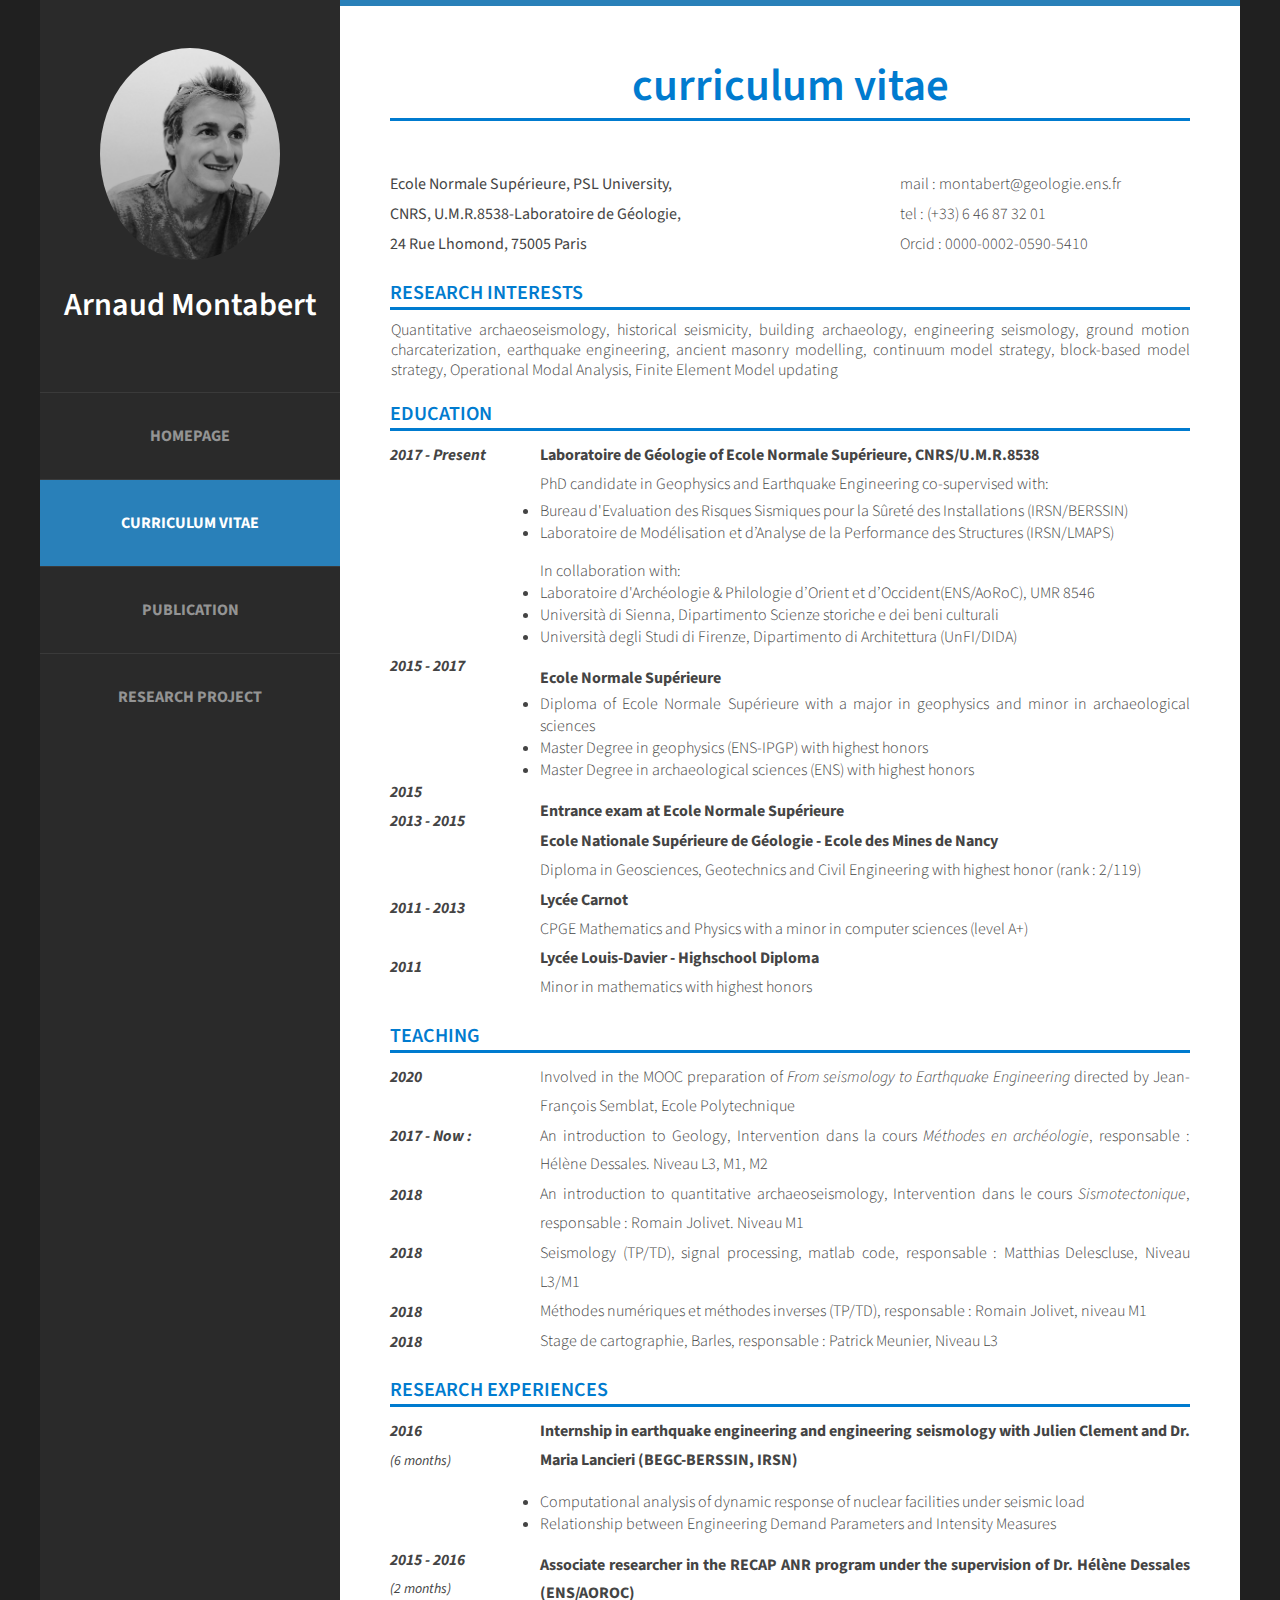
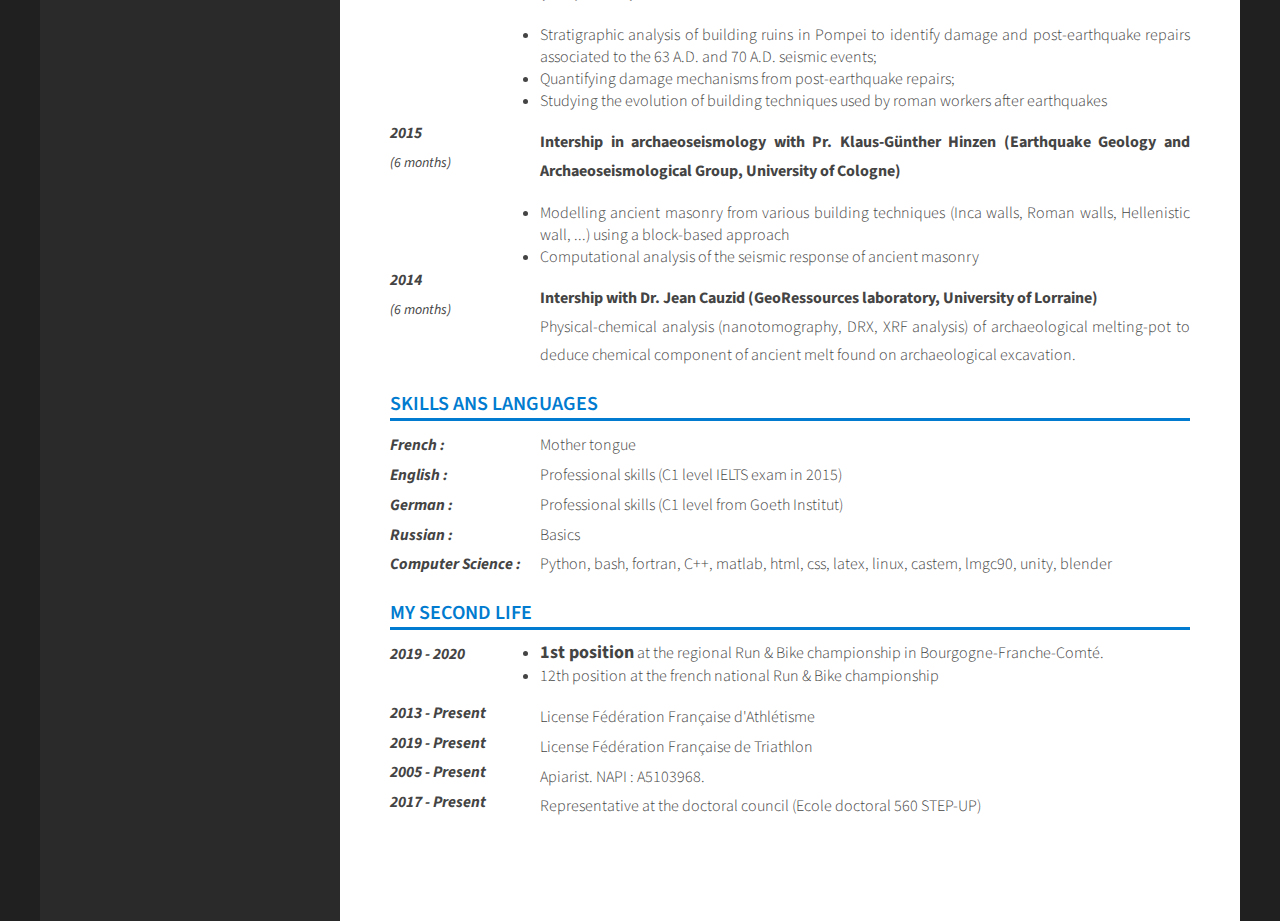
==== CV.html @ 7a3ff45e "first commit" ====
<!DOCTYPE html PUBLIC "-//W3C//DTD XHTML 1.0 Strict//EN" "http://www.w3.org/TR/xhtml1/DTD/xhtml1-strict.dtd">
<!--
Design by TEMPLATED
http://templated.co
Released for free under the Creative Commons Attribution License

Name       : Skeleton 
Description: A two-column, fixed-width design with dark color scheme.
Version    : 1.0
Released   : 20130902

-->
<html xmlns="http://www.w3.org/1999/xhtml">
<head>
<meta http-equiv="Content-Type" content="text/html; charset=utf-8" />
<title>Arnaud Montabert : Early Career Researcher in historical seismicity</title>
<meta name="keywords" content="" />
<meta name="description" content="" />
<link href="http://fonts.googleapis.com/css?family=Source+Sans+Pro:200,300,400,600,700,900" rel="stylesheet" />
<link href="default.css" rel="stylesheet" type="text/css" media="all" />
<link href="fonts.css" rel="stylesheet" type="text/css" media="all" />

<!--[if IE 6]><link href="default_ie6.css" rel="stylesheet" type="text/css" /><![endif]-->

</head>
<body>
<div id="page" class="container">
	<div id="header">
		<div id="logo">
			<img src="images/Montabert_Arnaud.jpg" width="60%" alt="" />
			<h1><a href="#">Arnaud Montabert</a></h1>
		</div>
		<div id="menu">
			<ul>
				<li class="./index.html"><a href="index.html" accesskey="1" title="">Homepage</a></li>
				<li class="current_page_item"><a href="./CV.html" accesskey="2" title="">Curriculum Vitae</a></li>
				<li><a href="./publication.html" accesskey="3" title="">Publication</a></li>
				<li><a href="./research.html" accesskey="4" title="">Research project</a></li>
			</ul>
		</div>
	</div>

	<div id="main">
			<div class="title">
				<h2>Curriculum Vitae</h2>
			</div>
			<div class = "section">
				<div class = sec-cl1>
					<p class = "forma-six-line-ent-r">
						Ecole Normale Supérieure, PSL University,</br>
						CNRS, U.M.R.8538-Laboratoire de Géologie,</br>
						24 Rue Lhomond, 75005 Paris</br>
					</p>
				</div>
				<div class = sec-cl3>
					<p class = "forma-six-line-ent-r"> 
						mail : montabert@geologie.ens.fr </br>
						tel : (+33) 6 46 87 32 01  </br>
						Orcid : 0000-0002-0590-5410 
					 </p>
				</div>
			</div>
			<div class = "section">
				<h2>Research interests</h2>
				<div class = sec-pres>
					<p  class = "forma-one-line-ent-r">
					Quantitative archaeoseismology, historical seismicity, building archaeology, engineering seismology, ground motion charcaterization, earthquake engineering, ancient masonry modelling, continuum model strategy, block-based model strategy, Operational Modal Analysis, Finite Element Model updating
					</p>
				</div>
			</div>
			<div class = "section">
				<h2>Education</h2>
				<div class = sec-left>
					<p class = "forma-nine-line-ed-l" >2017 - Present </p>
					<p class = "forma-five-line-ed-l">2015 - 2017    </p>
					<p class = "forma-one-line-ed-l"> 2015          </p>
					<p class = "forma-three-line-ed-l"> 2013 - 2015   </p>
					<p class = "forma-two-line-ed-l"> 2011 - 2013   </p>
					<p class = "forma-two-line-ed-l"> 2011          </p>
				</div>
				<div class = sec-right>
					<p class = "forma-nine-line-ed-r"> 
					<span class = "job_title">
					Laboratoire de  Géologie of Ecole Normale Supérieure, CNRS/U.M.R.8538
					</span></br>
					PhD candidate in Geophysics and Earthquake Engineering co-supervised with:
					<ul>
						<li>Bureau d'Evaluation des Risques Sismiques pour la Sûreté des Installations (IRSN/BERSSIN)</li>
						<li> Laboratoire de Modélisation et d’Analyse de la Performance des Structures (IRSN/LMAPS)</li>
					</ul>
					In collaboration with:
					<ul>
						<li>Laboratoire d'Archéologie & Philologie d’Orient et d’Occident(ENS/AoRoC), UMR 8546</li>
						<li>Università di Sienna, Dipartimento Scienze storiche e dei beni culturali</li>
						<li>Università degli Studi di Firenze, Dipartimento di Architettura (UnFI/DIDA)</li>
					</ul>


					</p>
					<p class = "forma-five-line-ed-r"> 
					<span class = "job_title">
					Ecole Normale Supérieure
					</span></br>
					<ul>
						<li>Diploma of Ecole Normale Supérieure with a major in geophysics and minor in archaeological sciences</li> 
						<li> Master Degree in geophysics (ENS-IPGP) with highest honors </li>
						<li> Master Degree in archaeological sciences (ENS) with highest honors </li>
					</ul>
					</p>
					<p class = "forma-one-line-ed-r"> 
					<span class = "job_title">
					Entrance exam at Ecole Normale Supérieure
					</p>
					<p class = "forma-two-line-ed-r"> 
					<span class = "job_title">
					Ecole Nationale Supérieure de Géologie - Ecole des Mines de Nancy
					</span></br>
					Diploma in Geosciences, Geotechnics and Civil Engineering with highest honor (rank : 2/119)
					</p>
					<p class = "forma-two-line-ed-r"> 
					<span class = "job_title">
					Lycée Carnot
					</span></br>
					CPGE Mathematics and Physics with a minor in computer sciences (level A+)
					</p>
					<p class = "forma-two-line-ed-r"> 
					<span class = "job_title">
					Lycée Louis-Davier - Highschool Diploma
					</span></br>
					Minor in mathematics with highest honors
					</p>
				</div>
			</div>

			<div class = "section">
				<h2>Teaching</h2>
				<div class = sec-left>
					<p class = "forma-two-line-sp-l"> 2020 </p>
					<p class = "forma-two-line-sp-l"> 2017 - Now : </p>
					<p class = "forma-two-line-sp-l"> 2018  </p>
					<p class = "forma-two-line-sp-l"> 2018  </p>
					<p class = "forma-one-line-sp-l"> 2018  </p>
					<p class = "forma-one-line-sp-l"> 2018 </p>
				</div>
				<div class = sec-right>
					<p class = "forma-two-line-sp-r">Involved in the MOOC preparation of <i>From seismology to Earthquake Engineering</i> directed by Jean-François Semblat, Ecole Polytechnique </p>
					<p class = "forma-two-line-sp-r">An introduction to Geology, Intervention dans la cours <i>Méthodes en archéologie</i>, responsable : Hélène Dessales. Niveau L3, M1, M2 </p>
					<p class = "forma-two-line-sp-r">An introduction to quantitative archaeoseismology, Intervention dans le cours <i>Sismotectonique</i>, responsable : Romain Jolivet. Niveau M1</p>
					<p class = "forma-two-line-sp-r">Seismology (TP/TD), signal processing, matlab code, responsable : Matthias Delescluse, Niveau L3/M1</p>
					<p class = "forma-one-line-sp-r">Méthodes numériques et méthodes inverses (TP/TD), responsable : Romain Jolivet, niveau M1</p>
					<p class = "forma-one-line-sp-r">Stage de cartographie, Barles, responsable : Patrick Meunier, Niveau L3					</p>
				</div>
			</div>





			<div class = "section">
				<h2>Research Experiences</h2>
				<div class = sec-left>
					<p class = "forma-four-line-exp-l">2016</br><span class = "duree">(6 months)</span></p>
					<p class = "forma-six-line-exp-l">2015 - 2016</br><span class = "duree">(2 months)</span></p>
					<p class = "forma-five-line-exp-l">2015</br><span class = "duree">(6 months)</span></p>
					<p class = "forma-three-line-exp-l">2014</br><span class = "duree">(6 months)</span></p>
				</div>
				<div class = sec-right>
					<p class = 'right-four-line-exp-r'><span class="job_title" > Internship in earthquake engineering and engineering seismology with Julien Clement and Dr. Maria Lancieri (BEGC-BERSSIN, IRSN)</span> 
						<ul>
							<li>Computational analysis of dynamic response of nuclear facilities under seismic load</li> 
							<li>Relationship between Engineering Demand Parameters and Intensity Measures</li>
						</ul>
					</p>
					<p class = "right-six-line-exp-r"><span class="job_title">Associate researcher in the RECAP ANR program under the supervision of Dr. Hélène Dessales (ENS/AOROC) </span></br>
						<ul>
							<li>Stratigraphic analysis of building ruins in Pompei to identify damage and post-earthquake repairs associated to the 63 A.D. and 70 A.D. seismic events;</li>
							<li>Quantifying damage mechanisms from  post-earthquake repairs;</li>
							<li>Studying the evolution of building techniques used by roman workers after earthquakes </li>
						</ul>
					</p>
					<p class = "right-five-line-exp-r"><span class="job_title">Intership in archaeoseismology with Pr. Klaus-Günther Hinzen (Earthquake Geology and Archaeoseismological Group, University of Cologne) </span></br>
						<ul>
							<li> Modelling ancient masonry from various building techniques (Inca walls, Roman walls, Hellenistic wall, ...) using a block-based approach</li>
							<li> Computational analysis of the seismic response of ancient masonry</li>
						</ul>
					</p>
					<p class = "right-three-line-exp-r"><span class="job_title">Intership with Dr. Jean Cauzid (GeoRessources laboratory, University of Lorraine) </span></br>
					Physical-chemical analysis (nanotomography, DRX, XRF analysis) of archaeological melting-pot to deduce chemical component of ancient melt found on archaeological excavation.
					</p>
				</div>
			</div>
			<div class = "section">
				<h2>Skills ans languages</h2>
				<div class = sec-left>
					<p class = "forma-one-line-sp-l"> French : </p>
					<p class = "forma-one-line-sp-l"> English : </p>
					<p class = "forma-one-line-sp-l"> German : </p>
					<p class = "forma-one-line-sp-l"> Russian : </p>
					<p class = "forma-one-line-sp-l"> Computer Science : </p>
				</div>
				<div class = sec-right>
					<p class = "forma-one-line-sp-r"> Mother tongue</p>
					<p class = "forma-one-line-sp-r"> Professional skills (C1 level IELTS exam in 2015)</p>
					<p class = "forma-one-line-sp-r">Professional skills (C1 level from Goeth Institut)</p>
					<p class = "forma-one-line-sp-r">Basics</p>
					<p class = "forma-one-line-sp-r">Python, bash, fortran, C++, matlab, html, css, latex, linux, castem, lmgc90, unity, blender
					</p>
				</div>
			</div>

			<div class = "section">
				<h2>My second life</h2>
				<div class = sec-left>
					<p class = "forma-three-line-sp-l">2019 - 2020 </p>
					<p class = "forma-one-line-sp-l">2013 - Present</p>
					<p class = "forma-one-line-sp-l">2019 - Present</p>
					<p class = "forma-one-line-sp-l">2005 - Present</p>
					<p class = "forma-one-line-sp-l">2017 - Present</p>
				</div>
				<div class = sec-right>
					<p class = "forma-three-line-sp-r">
						<ul>
							<li><strong>1st position</strong> at the regional Run & Bike championship in Bourgogne-Franche-Comté. </li>
							<li>12th position at the french national Run & Bike championship</li>
						</ul>
					</p>
					<p class = "forma-one-line-sp-r">
						License Fédération Française d'Athlétisme
					</p>
					<p class = "forma-one-line-sp-r">
						License Fédération Française de Triathlon
					</p>
					<p class = "forma-one-line-sp-r">
						Apiarist. NAPI : A5103968.
					</p>
					<p class = "forma-one-line-sp-r">
						Representative at the doctoral council (Ecole doctoral 560 STEP-UP)
					</p>
				</div>
			</div>
		</div>
	</body>
</html>
---- default.css ----
html, body
	{
		height: 100%;
	}
	
	body
	{
		margin: 0px;
		padding: 0px;
		background: #202020;
		font-family: 'Source Sans Pro', sans-serif;
		font-size: 12pt;
		font-weight: 300;
		color: #444444;
	}
	
	
	h1, h2, h3
	{
		margin: 0;
		padding: 0;
		font-weight: 600;
		color: #333333;
	}
	
	p, ol, ul
	{
		margin-top: 0;
	}
	
	ol, ul
	{
		padding: 0;
		list-style: none;
		list-style-type: disc;
	}
	
	p
	{
		line-height: 180%;
	}
	
	strong
	{
		font-weight : bold;
		font-size : 12px;
	}
	
	a
	{
		color: #2980b9;
	}
	
	a:hover
	{
		text-decoration: none;
	}
	
	.container
	{
		overflow: hidden;
		margin: 0em auto;
		width: 1200px;
	}
	
/*********************************************************************************/
/* Image Style                                                                   */
/*********************************************************************************/

	.image
	{
		display: inline-block;
	}
	
	.image img
	{
		display: block;
		width: 100%;
	}
	
	.image-full
	{
		display: block;
		width: 100%;
		margin: 0 0 2em 0;
	}
	
	.image-left
	{
		float: left;
		margin: 0 2em 2em 0;
	}
	
	.image-centered
	{
		display: block;
		margin: 0 0 2em 0;
	}
	
	.image-centered img
	{
		margin: 0 auto;
		width: auto;
	}

/*********************************************************************************/
/* List Styles                                                                   */
/*********************************************************************************/

	ul.style1
	{
		margin: 0 auto;
		padding: 0;
		width: 80%;
		overflow: hidden;
		list-style: none;
		text-align: left;
		color: #6c6c6c
	}
	
	ul.style1 li
	{
		padding: 1.6em 0em 0em 0em;
		margin: 0 0 2.5em 0;
		border-top: 1px solid rgba(0,0,0,.1); 
	}
	
	ul.style1 li:first-child
	{
		border-top: none;
	}
	
	ul.style1 p
	{
		margin: 0;
	}
	
	ul.style1 a
	{
		display: block;
		text-decoration: none;
		color: #2D2D2D;
	}
	
	ul.style1 a:hover
	{
		text-decoration: underline;
	}
	
	ul.style1 h3
	{
		padding: 1em 0em 5px 0em;
		text-transform: uppercase;
		font-size: 1em;
		font-weight: 400;
	}
	
	ul.style1 .first
	{
		padding-top: 0;
		background: none;
	}
	
	ul.style1 .date
	{
		float: left;
		position: relative;
		width: 80px;
		height: 70px;
		margin: 0.5em 1.5em 0em 0.5em;
		padding: 1.5em 0em 1.5em 0em;
		box-shadow: 0px 0px 0px 5px rgba(255,255,255,0.1);
		line-height: normal;
		text-align: center;
		text-transform: uppercase;
		text-shadow: 0px 1px 0px rgba(0,0,0,.2);
		font-size: 1em;
		font-weight: 400;
		border-right: 1px solid rgba(0,0,0,.1); 
	}
	
	ul.style1 .date:after
	{
		content: '';
		display: block;
		position: absolute;
		left: 0;
		top: 0;
		width: 100%;
		height: 100%;
		border-radius: 6px;
	}
	
	ul.style1 .date b
	{
		margin: 0;
		padding: 0;
		display: block;
		margin-top: -5px;
		font-size: 1.8em;
		font-weight: 700;
	}
	
	ul.style1 .date a
	{
	}
	
	ul.style1 .date a:hover
	{
		text-decoration: none;
	}


/*********************************************************************************/
/* Social Icon Styles                                                            */
/*********************************************************************************/

	ul.contact
	{
		margin: 0;
		padding: 2em 0em 0em 0em;
		list-style: none;
	}
	
	ul.contact li
	{
		display: inline-block;
		padding: 0em 0.30em;
		font-size: 1em;
	}
	
	ul.contact li span
	{
		display: none;
		margin: 0;
		padding: 0;
	}
	
	ul.contact li a
	{
		color: #FFF;
	}
	
	ul.contact li a:before
	{
		display: inline-block;
		background: #3f3f3f;
		width: 40px;
		height: 40px;
		line-height: 40px;
		border-radius: 20px;
		text-align: center;
		color: #FFFFFF;
	}
	
	ul.contact li a.icon-twitter:before { background: #2DAAE4; }
	ul.contact li a.icon-facebook:before { background: #39599F; }
	ul.contact li a.icon-dribbble:before { background: #C4376B;	}
	ul.contact li a.icon-tumblr:before { background: #31516A; }
	ul.contact li a.icon-rss:before { background: #F2600B; }

/*********************************************************************************/
/* Button Style                                                                  */
/*********************************************************************************/

	.button
	{
		display: inline-block;
		padding: 1em 3em 1em 2em;
		letter-spacing: 0.20em;
		text-decoration: none;
		text-transform: uppercase;
		font-weight: 400;
		font-size: 0.90em;
		color: #FFF;
	}
	
	.button:before
	{
		display: inline-block;
		background: #FFC31F;
		margin-right: 1em;
		width: 40px;
		height: 40px;
		line-height: 40px;
		border-radius: 20px;
		text-align: center;
		color: #272925;
	}
		
/*********************************************************************************/
/* 4-column                                                                      */
/*********************************************************************************/

	.box1,
	.box2,
	.box3,
	.box4
	{
		width: 235px;
	}
	
	.box1,
	.box2,
	.box3,
	{
		float: left;
		margin-right: 20px;
	}
	
	.box4
	{
		float: right;
	}
	
/*********************************************************************************/
/* 3-column                                                                      */
/*********************************************************************************/

	.boxA,
	.boxB,
	.boxC
	{
		width: 320px;
	}

	.boxA,
	.boxB,
	{
		float: left;
		margin-right: 20px;
	}
	
	.boxC
	{
		float: right;
	}

/*********************************************************************************/
/* 2-column                                                                      */
/*********************************************************************************/

	.tbox1,
	.tbox2
	{
		width: 575px;
	}
	
	.tbox1
	{
		float: left;
	}

	.tbox2
	{
		float: right;
	}

/*********************************************************************************/
/* Heading Titles                                                                */
/*********************************************************************************/

	.title
	{
		margin-bottom: 3em;
	}
	
	.title h2
	{
		text-transform: lowercase;
		font-size: 2.8em;
	}
	
	.title .byline
	{
		font-size: 1.3em;
		color: #6F6F6F;
	}
		
/*********************************************************************************/
/* Header                                                                        */
/*********************************************************************************/

	#header
	{
		position: relative;
		float: left;
		width: 300px;
		padding: 3em 0em;
	}

/*********************************************************************************/
/* Logo                                                                          */
/*********************************************************************************/

	#logo
	{
		text-align: center;
		margin-bottom: 4em;
	}
	
	#logo h1
	{
		display: block;
	}
	
	#logo a
	{
		text-decoration: none;
		color: #FFF;
	}
	
	#logo span
	{
		padding-right: 0.5em;
		text-transform: uppercase;
		font-size: 0.90em;
		color: rgba(255,255,255,0.3);
	}

	#logo span a
	{
		color: rgba(255,255,255,0.5);
	}
	
	#logo img
	{
		display: inline-block;
		margin-bottom: 1em;
		border-radius: 100%;
	}

/*********************************************************************************/
/* Menu                                                                          */
/*********************************************************************************/

	#menu
	{
	}
	
	#menu ul
	{
	}
	
	#menu li
	{
		border-top: 1px solid rgba(255,255,255,0.08);
	}
	
	#menu li a, #menu li span
	{
		display: block;
		padding: 2em 1.5em;
		text-align: center;
		text-decoration:  none;
		text-transform: uppercase;
		font-weight: 700;
		color: rgba(255,255,255,0.5);
	}
	
	#menu li:hover a, #menu li.active a, #menu li.active span
	{
	}
	
	#menu .current_page_item a
	{
		background: #2980b9;
		color: rgba(255,255,255,1);
	}
	
	#menu .icon
	{
	}

/*********************************************************************************/
/* Banner                                                                        */
/*********************************************************************************/

	#banner
	{
		margin-bottom: 4em;
	}

/*********************************************************************************/
/* Page                                                                          */
/*********************************************************************************/

	#page
	{
		background: #2a2a2a;
	}

/*********************************************************************************/
/* Main                                                                          */
/*********************************************************************************/

	#main
	{
		overflow: hidden;
		float: right;
		width: 800px;
		padding: 3em 50px 5em 50px;
		background: #FFF;
		border-top: 6px solid #2980b9;
		text-align: center;
	}

/*********************************************************************************/
/* Featured                                                                      */
/*********************************************************************************/

	#featured
	{
		overflow: hidden;
		margin-bottom: 3em;
		padding-top: 5em;
		border-top: 1px solid rgba(0,0,0,0.08);
	}

/*********************************************************************************/
/* Sidebar                                                                       */
/*********************************************************************************/

	#sidebar
	{
	}

/*********************************************************************************/
/* Footer                                                                        */
/*********************************************************************************/

	#footer
	{
	}

/*********************************************************************************/
/* Copyright                                                                     */
/*********************************************************************************/

	#copyright
	{
		overflow: hidden;
		padding: 5em 0em;
		border-top: 1px solid rgba(0,0,0,0.08);
	}
	
	#copyright span
	{
		display: block;
		letter-spacing: 0.20em;
		line-height: 2.5em;
		text-align: center;
		text-transform: uppercase;
		font-size: 0.80em;
		color: rgba(0,0,0,0.7);
	}
	
	#copyright a
	{
		text-decoration: none;
		color: rgba(0,0,0,0.9);
	}

	.fa
	{
		display: block;
		color: #000;
		background: red;
	}

/*********************************************************************************/
/* PUBLICATION                                                                   */
/*********************************************************************************/
.sec-right-pu{
	margin-left : 70px;			
}
p.forma-one-line-pu-l {
margin-bottom : 1px;
}
p.forma-one-line-pu-r {
margin-bottom : 1px;
}
p.forma-two-line-pu-l {
margin-bottom : 30px;
}
p.forma-two-line-pu-r {
margin-bottom : 1px;
}
p.forma-three-line-pu-l {
margin-bottom : 68px;
}
p.forma-three-line-pu-r {
margin-bottom : 10px;
}
p.forma-four-line-pu-l {
margin-bottom : 88px;
}
p.forma-four-line-pu-r {
margin-bottom : 1px;
}
p.forma-five-line-pu-l {
margin-bottom : 93px;
}
p.forma-five-line-pu-r {
margin-bottom : 93px;
}


/*********************************************************************************/
/* CV                                                                            */
/*********************************************************************************/
strong{
	font-size : 18px;
}
.section{
	margin-bottom : 20px;
	margin-top : 20px;
	text-align : justify;
}
h2{
	font-size : 20px;
	color : #007bcf;
	text-transform : uppercase;
	border-bottom : 3px solid #007bcf;
	margin-bottom : 10px;
}
.sec-left{
	float : left;
	font-weight : normal;
	font-weight : bold;
	font-style : italic;
	font-size : 16px;
}
.sec-right{
	margin-left : 150px;			
}
.sec-pres{
	margin-left : 1px;			
}
.sec-cl1{
	float : left;
	width : 500px;
	margin-right: 10px;
	font-weight : normal;
	font-size : 16px;
}
.sec-cl2{
	overflow: hidden;
}
.sec-cl3{
	margin-left: 500px;
	width : 300px;
}
.job_title{
	font-weight : bold;
	font-size : 16px;
}
.duree{
	font-weight : normal;
	font-style  : italic;
	font-size   : 14px;
}
/**************************************************************************/
/****                         EN TETE                                  ****/
/**************************************************************************/
p.forma-one-line-ent-l {
margin-bottom : 1px;
}
p.forma-one-line-ent-r {
margin-bottom : 1px;
line-height: 20px;
}
p.forma-six-line-ent-l {
margin-bottom : 1px;
}
p.forma-six-line-ent-r {
margin-bottom : 1px;
line-height: 30px;
}

/**************************************************************************/
/****         definition des paragraphes pour FORMATIONS               ****/
/**************************************************************************/
/*left section */
p.forma-one-line-ed-l {
margin-bottom : 1px;
}
p.forma-two-line-ed-l {
margin-bottom : 30px;
}
p.forma-three-line-ed-l {
margin-bottom : 58px;
}
p.forma-four-line-ed-l {
margin-bottom : 90px;
}
p.forma-five-line-ed-l {
margin-bottom : 97px;
}
p.forma-nine-line-ed-l {
margin-bottom : 182px;
}


/*right section */
p.forma-one-line-ed-r {
margin-bottom : 1px;
}
p.forma-two-line-ed-r {
margin-bottom : 1px;
}
p.forma-three-line-ed-r {
margin-bottom : 1px;
}
p.forma-four-line-ed-r {
margin-bottom : 1px;
}
p.forma-five-line-ed-r {
margin-bottom : 1px;
}
p.forma-nine-line-ed-r {
margin-bottom : 1px;
/*line-height: 20px;*/

}


/**************************************************************************/
/****         definition des paragraphes pour EXPERIENCES              ****/
/**************************************************************************/

p.forma-one-line-exp-l {
margin-bottom : 0px;
}
p.forma-two-line-exp-l {
margin-bottom : 28px;
}
p.forma-three-line-exp-l {
margin-bottom : 30px;
}
p.forma-four-line-exp-l {
margin-bottom : 70px;
}
p.forma-five-line-exp-l {
margin-bottom : 88px;
}
p.forma-six-line-exp-l {
margin-bottom : 115px;
}

p.forma-one-line-exp-r {
margin-bottom : 1px;
}
p.forma-two-line-exp-r {
margin-bottom : 1px;
}
p.forma-three-line-exp-r {
margin-bottom : 1px;
}
p.forma-four-line-exp-r {
margin-bottom : 1px;
}
p.forma-five-line-exp-r {
margin-bottom : 1px;
}
p.forma-six-line-exp-r {
margin-bottom : 1px;
}
/**************************************************************************/
/****                             REAL LIFE                            ****/
/**************************************************************************/
p.forma-one-line-sp-l {
margin-bottom : 1px;
}
p.forma-one-line-sp-r {
margin-bottom : 1px;
}
p.forma-two-line-sp-l {
margin-bottom : 30px;
}
p.forma-two-line-sp-r {
margin-bottom : 1px;
}
p.forma-three-line-sp-l {
margin-bottom : 30px;
}
p.forma-three-line-sp-r {
margin-bottom : 1px;
}
---- fonts.css ----
@charset 'UTF-8';

@font-face{font-family:'FontAwesome';src:url('font/fontawesome-webfont.eot?v=4.0.1');src:url('font/fontawesome-webfont.eot?#iefix&v=4.0.1') format('embedded-opentype'),url('font/fontawesome-webfont.woff?v=4.0.1') format('woff'),url('font/fontawesome-webfont.ttf?v=4.0.1') format('truetype'),url('font/fontawesome-webfont.svg?v=4.0.1#fontawesomeregular') format('svg');font-weight:normal;font-style:normal}

/*********************************************************************************/
/* Icons                                                                         */
/* Powered by Font Awesome by Dave Gandy | http://fontawesome.io                 */
/* Licensed under the SIL OFL 1.1 (font), MIT (CSS)                              */
/*********************************************************************************/

	.fa
	{
		text-decoration: none;
	}

		.fa:before
		{
			display:inline-block;
			font-family: FontAwesome;
			font-size: 1.25em;
			text-decoration: none;
			font-style: normal;
			font-weight: normal;
			line-height: 1;
			-webkit-font-smoothing:antialiased;
			-moz-osx-font-smoothing:grayscale;
		}

		.fa-lg{font-size:1.3333333333333333em;line-height:.75em;vertical-align:-15%}
		.fa-2x{font-size:2em}
		.fa-3x{font-size:3em}
		.fa-4x{font-size:4em}
		.fa-5x{font-size:5em}
		.fa-fw{width:1.2857142857142858em;text-align:center}
		.fa-ul{padding-left:0;margin-left:2.142857142857143em;list-style-type:none}.fa-ul>li{position:relative}
		.fa-li{position:absolute;left:-2.142857142857143em;width:2.142857142857143em;top:.14285714285714285em;text-align:center}.fa-li.fa-lg{left:-1.8571428571428572em}
		.fa-border{padding:.2em .25em .15em;border:solid .08em #eee;border-radius:.1em}
		.pull-right{float:right}
		.pull-left{float:left}
		.fa.pull-left{margin-right:.3em}
		.fa.pull-right{margin-left:.3em}
		.fa-spin{-webkit-animation:spin 2s infinite linear;-moz-animation:spin 2s infinite linear;-o-animation:spin 2s infinite linear;animation:spin 2s infinite linear}
		@-moz-keyframes spin{0%{-moz-transform:rotate(0deg)} 100%{-moz-transform:rotate(359deg)}}@-webkit-keyframes spin{0%{-webkit-transform:rotate(0deg)} 100%{-webkit-transform:rotate(359deg)}}@-o-keyframes spin{0%{-o-transform:rotate(0deg)} 100%{-o-transform:rotate(359deg)}}@-ms-keyframes spin{0%{-ms-transform:rotate(0deg)} 100%{-ms-transform:rotate(359deg)}}@keyframes spin{0%{transform:rotate(0deg)} 100%{transform:rotate(359deg)}}.fa-rotate-90{filter:progid:DXImageTransform.Microsoft.BasicImage(rotation=1);-webkit-transform:rotate(90deg);-moz-transform:rotate(90deg);-ms-transform:rotate(90deg);-o-transform:rotate(90deg);transform:rotate(90deg)}
		.fa-rotate-180{filter:progid:DXImageTransform.Microsoft.BasicImage(rotation=2);-webkit-transform:rotate(180deg);-moz-transform:rotate(180deg);-ms-transform:rotate(180deg);-o-transform:rotate(180deg);transform:rotate(180deg)}
		.fa-rotate-270{filter:progid:DXImageTransform.Microsoft.BasicImage(rotation=3);-webkit-transform:rotate(270deg);-moz-transform:rotate(270deg);-ms-transform:rotate(270deg);-o-transform:rotate(270deg);transform:rotate(270deg)}
		.fa-flip-horizontal{filter:progid:DXImageTransform.Microsoft.BasicImage(rotation=0, mirror=1);-webkit-transform:scale(-1, 1);-moz-transform:scale(-1, 1);-ms-transform:scale(-1, 1);-o-transform:scale(-1, 1);transform:scale(-1, 1)}
		.fa-flip-vertical{filter:progid:DXImageTransform.Microsoft.BasicImage(rotation=2, mirror=1);-webkit-transform:scale(1, -1);-moz-transform:scale(1, -1);-ms-transform:scale(1, -1);-o-transform:scale(1, -1);transform:scale(1, -1)}
		.fa-stack{position:relative;display:inline-block;width:2em;height:2em;line-height:2em;vertical-align:middle}
		.fa-stack-1x,.fa-stack-2x{position:absolute;left:0;width:100%;text-align:center}
		.fa-stack-1x{line-height:inherit}
		.fa-stack-2x{font-size:2em}
		.fa-inverse{color:#fff}
		.fa-glass:before{content:"\f000"}
		.fa-music:before{content:"\f001"}
		.fa-search:before{content:"\f002"}
		.fa-envelope-o:before{content:"\f003"}
		.fa-heart:before{content:"\f004"}
		.fa-star:before{content:"\f005"}
		.fa-star-o:before{content:"\f006"}
		.fa-user:before{content:"\f007"}
		.fa-film:before{content:"\f008"}
		.fa-th-large:before{content:"\f009"}
		.fa-th:before{content:"\f00a"}
		.fa-th-list:before{content:"\f00b"}
		.fa-check:before{content:"\f00c"}
		.fa-times:before{content:"\f00d"}
		.fa-search-plus:before{content:"\f00e"}
		.fa-search-minus:before{content:"\f010"}
		.fa-power-off:before{content:"\f011"}
		.fa-signal:before{content:"\f012"}
		.fa-gear:before,.fa-cog:before{content:"\f013"}
		.fa-trash-o:before{content:"\f014"}
		.fa-home:before{content:"\f015"}
		.fa-file-o:before{content:"\f016"}
		.fa-clock-o:before{content:"\f017"}
		.fa-road:before{content:"\f018"}
		.fa-download:before{content:"\f019"}
		.fa-arrow-circle-o-down:before{content:"\f01a"}
		.fa-arrow-circle-o-up:before{content:"\f01b"}
		.fa-inbox:before{content:"\f01c"}
		.fa-play-circle-o:before{content:"\f01d"}
		.fa-rotate-right:before,.fa-repeat:before{content:"\f01e"}
		.fa-refresh:before{content:"\f021"}
		.fa-list-alt:before{content:"\f022"}
		.fa-lock:before{content:"\f023"}
		.fa-flag:before{content:"\f024"}
		.fa-headphones:before{content:"\f025"}
		.fa-volume-off:before{content:"\f026"}
		.fa-volume-down:before{content:"\f027"}
		.fa-volume-up:before{content:"\f028"}
		.fa-qrcode:before{content:"\f029"}
		.fa-barcode:before{content:"\f02a"}
		.fa-tag:before{content:"\f02b"}
		.fa-tags:before{content:"\f02c"}
		.fa-book:before{content:"\f02d"}
		.fa-bookmark:before{content:"\f02e"}
		.fa-print:before{content:"\f02f"}
		.fa-camera:before{content:"\f030"}
		.fa-font:before{content:"\f031"}
		.fa-bold:before{content:"\f032"}
		.fa-italic:before{content:"\f033"}
		.fa-text-height:before{content:"\f034"}
		.fa-text-width:before{content:"\f035"}
		.fa-align-left:before{content:"\f036"}
		.fa-align-center:before{content:"\f037"}
		.fa-align-right:before{content:"\f038"}
		.fa-align-justify:before{content:"\f039"}
		.fa-list:before{content:"\f03a"}
		.fa-dedent:before,.fa-outdent:before{content:"\f03b"}
		.fa-indent:before{content:"\f03c"}
		.fa-video-camera:before{content:"\f03d"}
		.fa-picture-o:before{content:"\f03e"}
		.fa-pencil:before{content:"\f040"}
		.fa-map-marker:before{content:"\f041"}
		.fa-adjust:before{content:"\f042"}
		.fa-tint:before{content:"\f043"}
		.fa-edit:before,.fa-pencil-square-o:before{content:"\f044"}
		.fa-share-square-o:before{content:"\f045"}
		.fa-check-square-o:before{content:"\f046"}
		.fa-move:before{content:"\f047"}
		.fa-step-backward:before{content:"\f048"}
		.fa-fast-backward:before{content:"\f049"}
		.fa-backward:before{content:"\f04a"}
		.fa-play:before{content:"\f04b"}
		.fa-pause:before{content:"\f04c"}
		.fa-stop:before{content:"\f04d"}
		.fa-forward:before{content:"\f04e"}
		.fa-fast-forward:before{content:"\f050"}
		.fa-step-forward:before{content:"\f051"}
		.fa-eject:before{content:"\f052"}
		.fa-chevron-left:before{content:"\f053"}
		.fa-chevron-right:before{content:"\f054"}
		.fa-plus-circle:before{content:"\f055"}
		.fa-minus-circle:before{content:"\f056"}
		.fa-times-circle:before{content:"\f057"}
		.fa-check-circle:before{content:"\f058"}
		.fa-question-circle:before{content:"\f059"}
		.fa-info-circle:before{content:"\f05a"}
		.fa-crosshairs:before{content:"\f05b"}
		.fa-times-circle-o:before{content:"\f05c"}
		.fa-check-circle-o:before{content:"\f05d"}
		.fa-ban:before{content:"\f05e"}
		.fa-arrow-left:before{content:"\f060"}
		.fa-arrow-right:before{content:"\f061"}
		.fa-arrow-up:before{content:"\f062"}
		.fa-arrow-down:before{content:"\f063"}
		.fa-mail-forward:before,.fa-share:before{content:"\f064"}
		.fa-resize-full:before{content:"\f065"}
		.fa-resize-small:before{content:"\f066"}
		.fa-plus:before{content:"\f067"}
		.fa-minus:before{content:"\f068"}
		.fa-asterisk:before{content:"\f069"}
		.fa-exclamation-circle:before{content:"\f06a"}
		.fa-gift:before{content:"\f06b"}
		.fa-leaf:before{content:"\f06c"}
		.fa-fire:before{content:"\f06d"}
		.fa-eye:before{content:"\f06e"}
		.fa-eye-slash:before{content:"\f070"}
		.fa-warning:before,.fa-exclamation-triangle:before{content:"\f071"}
		.fa-plane:before{content:"\f072"}
		.fa-calendar:before{content:"\f073"}
		.fa-random:before{content:"\f074"}
		.fa-comment:before{content:"\f075"}
		.fa-magnet:before{content:"\f076"}
		.fa-chevron-up:before{content:"\f077"}
		.fa-chevron-down:before{content:"\f078"}
		.fa-retweet:before{content:"\f079"}
		.fa-shopping-cart:before{content:"\f07a"}
		.fa-folder:before{content:"\f07b"}
		.fa-folder-open:before{content:"\f07c"}
		.fa-resize-vertical:before{content:"\f07d"}
		.fa-resize-horizontal:before{content:"\f07e"}
		.fa-bar-chart-o:before{content:"\f080"}
		.fa-twitter-square:before{content:"\f081"}
		.fa-facebook-square:before{content:"\f082"}
		.fa-camera-retro:before{content:"\f083"}
		.fa-key:before{content:"\f084"}
		.fa-gears:before,.fa-cogs:before{content:"\f085"}
		.fa-comments:before{content:"\f086"}
		.fa-thumbs-o-up:before{content:"\f087"}
		.fa-thumbs-o-down:before{content:"\f088"}
		.fa-star-half:before{content:"\f089"}
		.fa-heart-o:before{content:"\f08a"}
		.fa-sign-out:before{content:"\f08b"}
		.fa-linkedin-square:before{content:"\f08c"}
		.fa-thumb-tack:before{content:"\f08d"}
		.fa-external-link:before{content:"\f08e"}
		.fa-sign-in:before{content:"\f090"}
		.fa-trophy:before{content:"\f091"}
		.fa-github-square:before{content:"\f092"}
		.fa-upload:before{content:"\f093"}
		.fa-lemon-o:before{content:"\f094"}
		.fa-phone:before{content:"\f095"}
		.fa-square-o:before{content:"\f096"}
		.fa-bookmark-o:before{content:"\f097"}
		.fa-phone-square:before{content:"\f098"}
		.fa-twitter:before{content:"\f099"}
		.fa-facebook:before{content:"\f09a"}
		.fa-github:before{content:"\f09b"}
		.fa-unlock:before{content:"\f09c"}
		.fa-credit-card:before{content:"\f09d"}
		.fa-rss:before{content:"\f09e"}
		.fa-hdd-o:before{content:"\f0a0"}
		.fa-bullhorn:before{content:"\f0a1"}
		.fa-bell:before{content:"\f0f3"}
		.fa-certificate:before{content:"\f0a3"}
		.fa-hand-o-right:before{content:"\f0a4"}
		.fa-hand-o-left:before{content:"\f0a5"}
		.fa-hand-o-up:before{content:"\f0a6"}
		.fa-hand-o-down:before{content:"\f0a7"}
		.fa-arrow-circle-left:before{content:"\f0a8"}
		.fa-arrow-circle-right:before{content:"\f0a9"}
		.fa-arrow-circle-up:before{content:"\f0aa"}
		.fa-arrow-circle-down:before{content:"\f0ab"}
		.fa-globe:before{content:"\f0ac"}
		.fa-wrench:before{content:"\f0ad"}
		.fa-tasks:before{content:"\f0ae"}
		.fa-filter:before{content:"\f0b0"}
		.fa-briefcase:before{content:"\f0b1"}
		.fa-fullscreen:before{content:"\f0b2"}
		.fa-group:before{content:"\f0c0"}
		.fa-chain:before,.fa-link:before{content:"\f0c1"}
		.fa-cloud:before{content:"\f0c2"}
		.fa-flask:before{content:"\f0c3"}
		.fa-cut:before,.fa-scissors:before{content:"\f0c4"}
		.fa-copy:before,.fa-files-o:before{content:"\f0c5"}
		.fa-paperclip:before{content:"\f0c6"}
		.fa-save:before,.fa-floppy-o:before{content:"\f0c7"}
		.fa-square:before{content:"\f0c8"}
		.fa-reorder:before{content:"\f0c9"}
		.fa-list-ul:before{content:"\f0ca"}
		.fa-list-ol:before{content:"\f0cb"}
		.fa-strikethrough:before{content:"\f0cc"}
		.fa-underline:before{content:"\f0cd"}
		.fa-table:before{content:"\f0ce"}
		.fa-magic:before{content:"\f0d0"}
		.fa-truck:before{content:"\f0d1"}
		.fa-pinterest:before{content:"\f0d2"}
		.fa-pinterest-square:before{content:"\f0d3"}
		.fa-google-plus-square:before{content:"\f0d4"}
		.fa-google-plus:before{content:"\f0d5"}
		.fa-money:before{content:"\f0d6"}
		.fa-caret-down:before{content:"\f0d7"}
		.fa-caret-up:before{content:"\f0d8"}
		.fa-caret-left:before{content:"\f0d9"}
		.fa-caret-right:before{content:"\f0da"}
		.fa-columns:before{content:"\f0db"}
		.fa-unsorted:before,.fa-sort:before{content:"\f0dc"}
		.fa-sort-down:before,.fa-sort-asc:before{content:"\f0dd"}
		.fa-sort-up:before,.fa-sort-desc:before{content:"\f0de"}
		.fa-envelope:before{content:"\f0e0"}
		.fa-linkedin:before{content:"\f0e1"}
		.fa-rotate-left:before,.fa-undo:before{content:"\f0e2"}
		.fa-legal:before,.fa-gavel:before{content:"\f0e3"}
		.fa-dashboard:before,.fa-tachometer:before{content:"\f0e4"}
		.fa-comment-o:before{content:"\f0e5"}
		.fa-comments-o:before{content:"\f0e6"}
		.fa-flash:before,.fa-bolt:before{content:"\f0e7"}
		.fa-sitemap:before{content:"\f0e8"}
		.fa-umbrella:before{content:"\f0e9"}
		.fa-paste:before,.fa-clipboard:before{content:"\f0ea"}
		.fa-lightbulb-o:before{content:"\f0eb"}
		.fa-exchange:before{content:"\f0ec"}
		.fa-cloud-download:before{content:"\f0ed"}
		.fa-cloud-upload:before{content:"\f0ee"}
		.fa-user-md:before{content:"\f0f0"}
		.fa-stethoscope:before{content:"\f0f1"}
		.fa-suitcase:before{content:"\f0f2"}
		.fa-bell-o:before{content:"\f0a2"}
		.fa-coffee:before{content:"\f0f4"}
		.fa-cutlery:before{content:"\f0f5"}
		.fa-file-text-o:before{content:"\f0f6"}
		.fa-building:before{content:"\f0f7"}
		.fa-hospital:before{content:"\f0f8"}
		.fa-ambulance:before{content:"\f0f9"}
		.fa-medkit:before{content:"\f0fa"}
		.fa-fighter-jet:before{content:"\f0fb"}
		.fa-beer:before{content:"\f0fc"}
		.fa-h-square:before{content:"\f0fd"}
		.fa-plus-square:before{content:"\f0fe"}
		.fa-angle-double-left:before{content:"\f100"}
		.fa-angle-double-right:before{content:"\f101"}
		.fa-angle-double-up:before{content:"\f102"}
		.fa-angle-double-down:before{content:"\f103"}
		.fa-angle-left:before{content:"\f104"}
		.fa-angle-right:before{content:"\f105"}
		.fa-angle-up:before{content:"\f106"}
		.fa-angle-down:before{content:"\f107"}
		.fa-desktop:before{content:"\f108"}
		.fa-laptop:before{content:"\f109"}
		.fa-tablet:before{content:"\f10a"}
		.fa-mobile-phone:before,.fa-mobile:before{content:"\f10b"}
		.fa-circle-o:before{content:"\f10c"}
		.fa-quote-left:before{content:"\f10d"}
		.fa-quote-right:before{content:"\f10e"}
		.fa-spinner:before{content:"\f110"}
		.fa-circle:before{content:"\f111"}
		.fa-mail-reply:before,.fa-reply:before{content:"\f112"}
		.fa-github-alt:before{content:"\f113"}
		.fa-folder-o:before{content:"\f114"}
		.fa-folder-open-o:before{content:"\f115"}
		.fa-expand-o:before{content:"\f116"}
		.fa-collapse-o:before{content:"\f117"}
		.fa-smile-o:before{content:"\f118"}
		.fa-frown-o:before{content:"\f119"}
		.fa-meh-o:before{content:"\f11a"}
		.fa-gamepad:before{content:"\f11b"}
		.fa-keyboard-o:before{content:"\f11c"}
		.fa-flag-o:before{content:"\f11d"}
		.fa-flag-checkered:before{content:"\f11e"}
		.fa-terminal:before{content:"\f120"}
		.fa-code:before{content:"\f121"}
		.fa-reply-all:before{content:"\f122"}
		.fa-mail-reply-all:before{content:"\f122"}
		.fa-star-half-empty:before,.fa-star-half-full:before,.fa-star-half-o:before{content:"\f123"}
		.fa-location-arrow:before{content:"\f124"}
		.fa-crop:before{content:"\f125"}
		.fa-code-fork:before{content:"\f126"}
		.fa-unlink:before,.fa-chain-broken:before{content:"\f127"}
		.fa-question:before{content:"\f128"}
		.fa-info:before{content:"\f129"}
		.fa-exclamation:before{content:"\f12a"}
		.fa-superscript:before{content:"\f12b"}
		.fa-subscript:before{content:"\f12c"}
		.fa-eraser:before{content:"\f12d"}
		.fa-puzzle-piece:before{content:"\f12e"}
		.fa-microphone:before{content:"\f130"}
		.fa-microphone-slash:before{content:"\f131"}
		.fa-shield:before{content:"\f132"}
		.fa-calendar-o:before{content:"\f133"}
		.fa-fire-extinguisher:before{content:"\f134"}
		.fa-rocket:before{content:"\f135"}
		.fa-maxcdn:before{content:"\f136"}
		.fa-chevron-circle-left:before{content:"\f137"}
		.fa-chevron-circle-right:before{content:"\f138"}
		.fa-chevron-circle-up:before{content:"\f139"}
		.fa-chevron-circle-down:before{content:"\f13a"}
		.fa-html5:before{content:"\f13b"}
		.fa-css3:before{content:"\f13c"}
		.fa-anchor:before{content:"\f13d"}
		.fa-unlock-o:before{content:"\f13e"}
		.fa-bullseye:before{content:"\f140"}
		.fa-ellipsis-horizontal:before{content:"\f141"}
		.fa-ellipsis-vertical:before{content:"\f142"}
		.fa-rss-square:before{content:"\f143"}
		.fa-play-circle:before{content:"\f144"}
		.fa-ticket:before{content:"\f145"}
		.fa-minus-square:before{content:"\f146"}
		.fa-minus-square-o:before{content:"\f147"}
		.fa-level-up:before{content:"\f148"}
		.fa-level-down:before{content:"\f149"}
		.fa-check-square:before{content:"\f14a"}
		.fa-pencil-square:before{content:"\f14b"}
		.fa-external-link-square:before{content:"\f14c"}
		.fa-share-square:before{content:"\f14d"}
		.fa-compass:before{content:"\f14e"}
		.fa-toggle-down:before,.fa-caret-square-o-down:before{content:"\f150"}
		.fa-toggle-up:before,.fa-caret-square-o-up:before{content:"\f151"}
		.fa-toggle-right:before,.fa-caret-square-o-right:before{content:"\f152"}
		.fa-euro:before,.fa-eur:before{content:"\f153"}
		.fa-gbp:before{content:"\f154"}
		.fa-dollar:before,.fa-usd:before{content:"\f155"}
		.fa-rupee:before,.fa-inr:before{content:"\f156"}
		.fa-cny:before,.fa-rmb:before,.fa-yen:before,.fa-jpy:before{content:"\f157"}
		.fa-ruble:before,.fa-rouble:before,.fa-rub:before{content:"\f158"}
		.fa-won:before,.fa-krw:before{content:"\f159"}
		.fa-bitcoin:before,.fa-btc:before{content:"\f15a"}
		.fa-file:before{content:"\f15b"}
		.fa-file-text:before{content:"\f15c"}
		.fa-sort-alpha-asc:before{content:"\f15d"}
		.fa-sort-alpha-desc:before{content:"\f15e"}
		.fa-sort-amount-asc:before{content:"\f160"}
		.fa-sort-amount-desc:before{content:"\f161"}
		.fa-sort-numeric-asc:before{content:"\f162"}
		.fa-sort-numeric-desc:before{content:"\f163"}
		.fa-thumbs-up:before{content:"\f164"}
		.fa-thumbs-down:before{content:"\f165"}
		.fa-youtube-square:before{content:"\f166"}
		.fa-youtube:before{content:"\f167"}
		.fa-xing:before{content:"\f168"}
		.fa-xing-square:before{content:"\f169"}
		.fa-youtube-play:before{content:"\f16a"}
		.fa-dropbox:before{content:"\f16b"}
		.fa-stack-overflow:before{content:"\f16c"}
		.fa-instagram:before{content:"\f16d"}
		.fa-flickr:before{content:"\f16e"}
		.fa-adn:before{content:"\f170"}
		.fa-bitbucket:before{content:"\f171"}
		.fa-bitbucket-square:before{content:"\f172"}
		.fa-tumblr:before{content:"\f173"}
		.fa-tumblr-square:before{content:"\f174"}
		.fa-long-arrow-down:before{content:"\f175"}
		.fa-long-arrow-up:before{content:"\f176"}
		.fa-long-arrow-left:before{content:"\f177"}
		.fa-long-arrow-right:before{content:"\f178"}
		.fa-apple:before{content:"\f179"}
		.fa-windows:before{content:"\f17a"}
		.fa-android:before{content:"\f17b"}
		.fa-linux:before{content:"\f17c"}
		.fa-dribbble:before{content:"\f17d"}
		.fa-skype:before{content:"\f17e"}
		.fa-foursquare:before{content:"\f180"}
		.fa-trello:before{content:"\f181"}
		.fa-female:before{content:"\f182"}
		.fa-male:before{content:"\f183"}
		.fa-gittip:before{content:"\f184"}
		.fa-sun-o:before{content:"\f185"}
		.fa-moon-o:before{content:"\f186"}
		.fa-archive:before{content:"\f187"}
		.fa-bug:before{content:"\f188"}
		.fa-vk:before{content:"\f189"}
		.fa-weibo:before{content:"\f18a"}
		.fa-renren:before{content:"\f18b"}
		.fa-pagelines:before{content:"\f18c"}
		.fa-stack-exchange:before{content:"\f18d"}
		.fa-arrow-circle-o-right:before{content:"\f18e"}
		.fa-arrow-circle-o-left:before{content:"\f190"}
		.fa-toggle-left:before,.fa-caret-square-o-left:before{content:"\f191"}
		.fa-dot-circle-o:before{content:"\f192"}
		.fa-wheelchair:before{content:"\f193"}
		.fa-vimeo-square:before{content:"\f194"}
		.fa-turkish-lira:before,.fa-try:before{content:"\f195"}
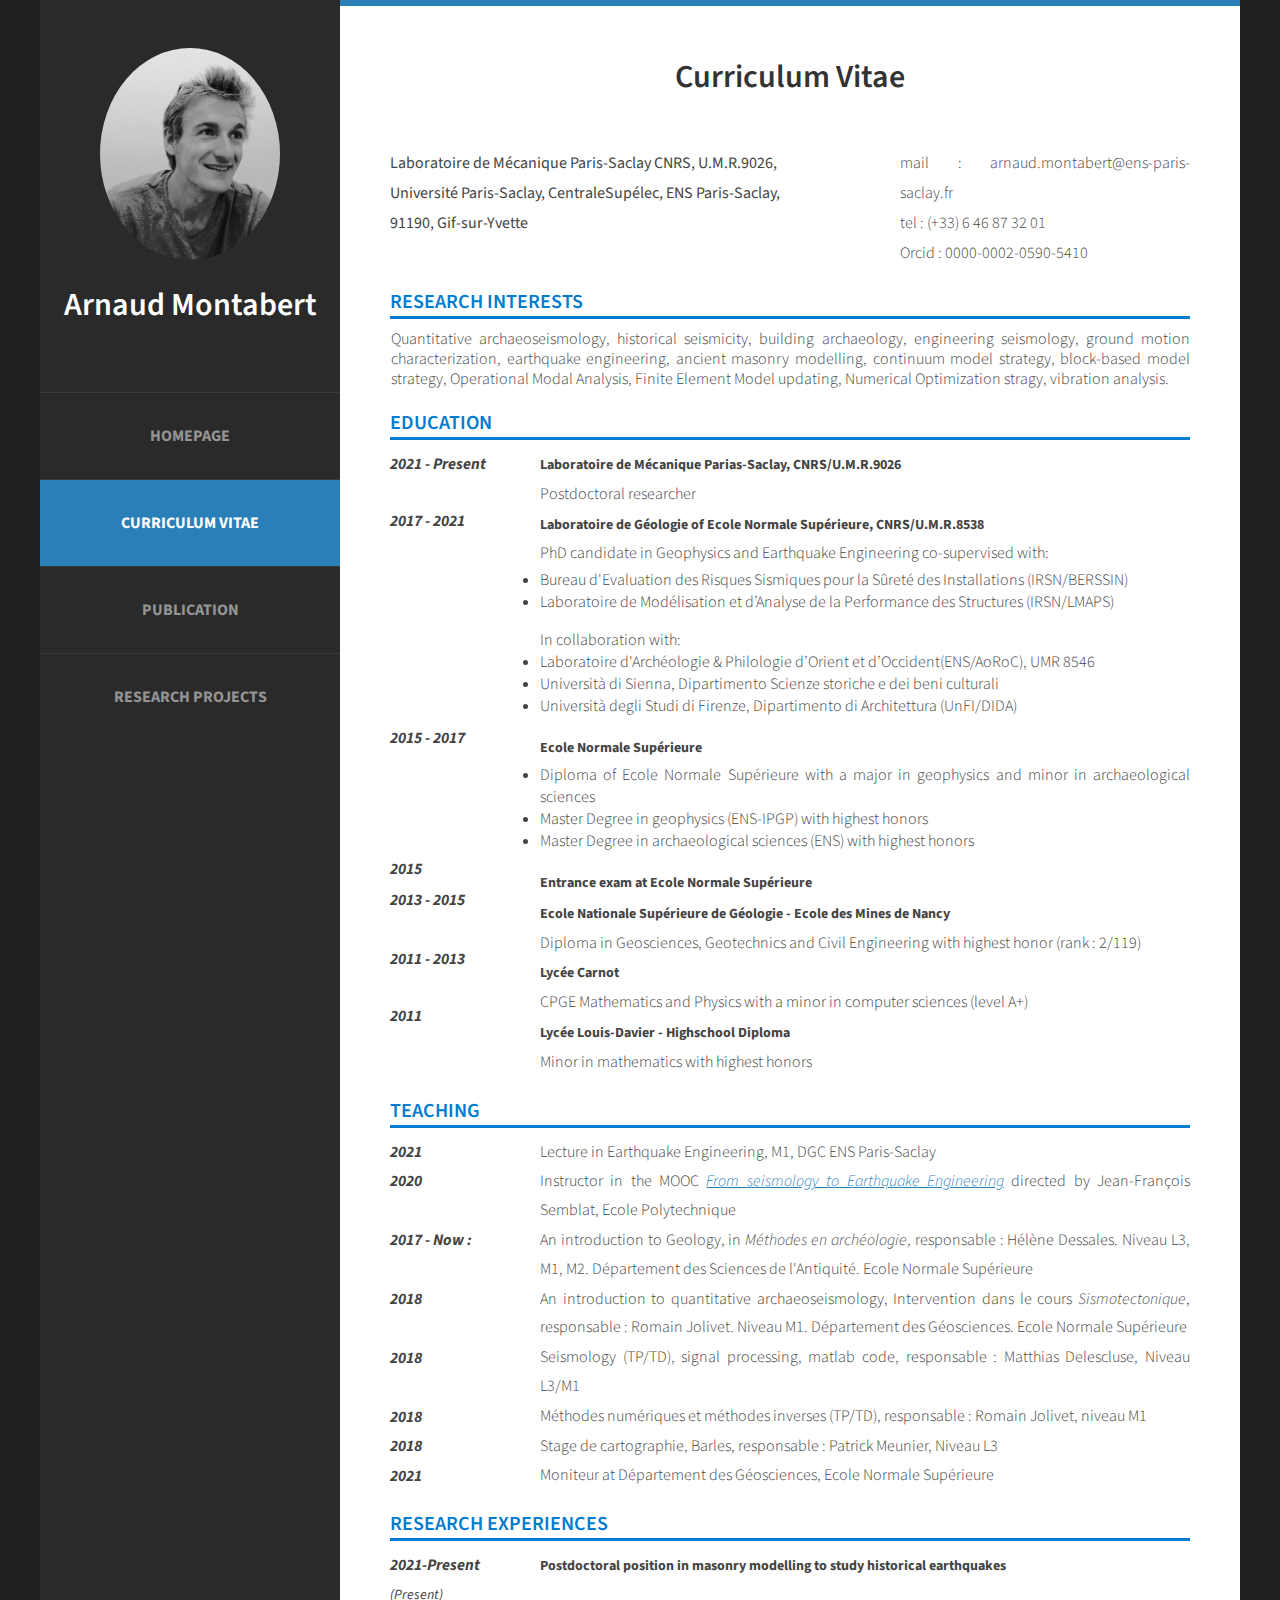
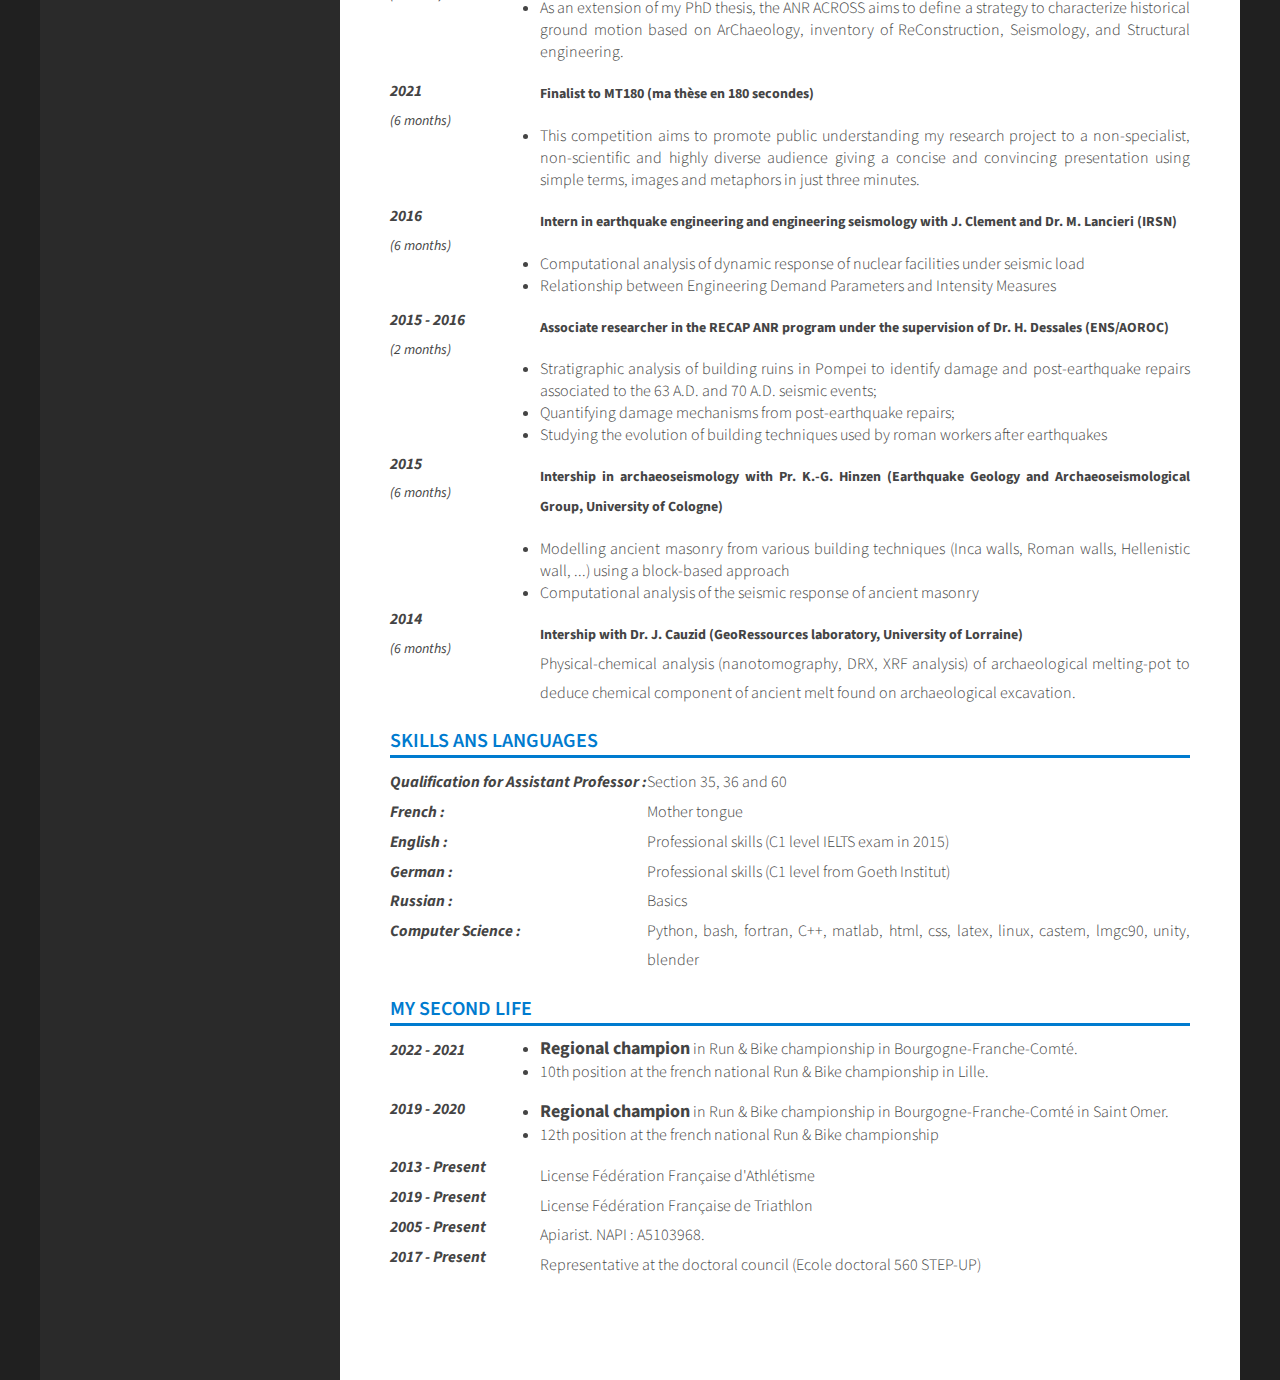
==== commit db1bea09: "Mis a jour de la page de presentation + CV + publications + ecriture de la page Research project" ====
--- a/CV.html
+++ b/CV.html
@@ -35,26 +35,28 @@
 				<li class="./index.html"><a href="index.html" accesskey="1" title="">Homepage</a></li>
 				<li class="current_page_item"><a href="./CV.html" accesskey="2" title="">Curriculum Vitae</a></li>
 				<li><a href="./publication.html" accesskey="3" title="">Publication</a></li>
-				<li><a href="./research.html" accesskey="4" title="">Research project</a></li>
+				<li><a href="./research.html" accesskey="4" title="">Research projects</a></li>
 			</ul>
 		</div>
 	</div>
 
 	<div id="main">
 			<div class="title">
-				<h2>Curriculum Vitae</h2>
+			<div id="welcome">
+				<h1>Curriculum Vitae</h1>
+			</div>
 			</div>
 			<div class = "section">
 				<div class = sec-cl1>
 					<p class = "forma-six-line-ent-r">
-						Ecole Normale Supérieure, PSL University,</br>
-						CNRS, U.M.R.8538-Laboratoire de Géologie,</br>
-						24 Rue Lhomond, 75005 Paris</br>
+						Laboratoire de Mécanique Paris-Saclay CNRS, U.M.R.9026,</br>
+						Université Paris-Saclay, CentraleSupélec, ENS Paris-Saclay,</br>
+						91190, Gif-sur-Yvette</br>
 					</p>
 				</div>
 				<div class = sec-cl3>
 					<p class = "forma-six-line-ent-r"> 
-						mail : montabert@geologie.ens.fr </br>
+						mail : arnaud.montabert@ens-paris-saclay.fr </br>
 						tel : (+33) 6 46 87 32 01  </br>
 						Orcid : 0000-0002-0590-5410 
 					 </p>
@@ -64,21 +66,28 @@
 				<h2>Research interests</h2>
 				<div class = sec-pres>
 					<p  class = "forma-one-line-ent-r">
-					Quantitative archaeoseismology, historical seismicity, building archaeology, engineering seismology, ground motion charcaterization, earthquake engineering, ancient masonry modelling, continuum model strategy, block-based model strategy, Operational Modal Analysis, Finite Element Model updating
+					Quantitative archaeoseismology, historical seismicity, building archaeology, engineering seismology, ground motion characterization, earthquake engineering, ancient masonry modelling, continuum model strategy, block-based model strategy, Operational Modal Analysis, Finite Element Model updating, Numerical Optimization stragy, vibration analysis.
 					</p>
 				</div>
 			</div>
 			<div class = "section">
 				<h2>Education</h2>
 				<div class = sec-left>
-					<p class = "forma-nine-line-ed-l" >2017 - Present </p>
-					<p class = "forma-five-line-ed-l">2015 - 2017    </p>
-					<p class = "forma-one-line-ed-l"> 2015          </p>
+					<p class = "forma-two-line-ed-l"> 2021 - Present  </p>
+					<p class = "forma-nine-line-ed-l" >2017 - 2021 </p>
+					<p class = "forma-five-line-ed-l">2015 - 2017  </p>
+					<p class = "forma-one-line-ed-l"> 2015         </p>
 					<p class = "forma-three-line-ed-l"> 2013 - 2015   </p>
 					<p class = "forma-two-line-ed-l"> 2011 - 2013   </p>
 					<p class = "forma-two-line-ed-l"> 2011          </p>
 				</div>
 				<div class = sec-right>
+					<p class = "forma-one-line-ed-r"> 
+					<span class = "job_title">
+					Laboratoire de  Mécanique Parias-Saclay, CNRS/U.M.R.9026
+					</span></br>	
+					Postdoctoral researcher
+					</p>
 					<p class = "forma-nine-line-ed-r"> 
 					<span class = "job_title">
 					Laboratoire de  Géologie of Ecole Normale Supérieure, CNRS/U.M.R.8538
@@ -132,25 +141,38 @@
 				</div>
 			</div>
 
+
+
+
+
+
 			<div class = "section">
 				<h2>Teaching</h2>
 				<div class = sec-left>
+					<p class = "forma-one-line-sp-l"> 2021 </p>
 					<p class = "forma-two-line-sp-l"> 2020 </p>
 					<p class = "forma-two-line-sp-l"> 2017 - Now : </p>
 					<p class = "forma-two-line-sp-l"> 2018  </p>
 					<p class = "forma-two-line-sp-l"> 2018  </p>
 					<p class = "forma-one-line-sp-l"> 2018  </p>
 					<p class = "forma-one-line-sp-l"> 2018 </p>
-				</div>
-				<div class = sec-right>
-					<p class = "forma-two-line-sp-r">Involved in the MOOC preparation of <i>From seismology to Earthquake Engineering</i> directed by Jean-François Semblat, Ecole Polytechnique </p>
-					<p class = "forma-two-line-sp-r">An introduction to Geology, Intervention dans la cours <i>Méthodes en archéologie</i>, responsable : Hélène Dessales. Niveau L3, M1, M2 </p>
-					<p class = "forma-two-line-sp-r">An introduction to quantitative archaeoseismology, Intervention dans le cours <i>Sismotectonique</i>, responsable : Romain Jolivet. Niveau M1</p>
+					<p class = "forma-one-line-sp-l"> 2021 </p>
+				</div>
+				<div class = sec-right>
+					<p class = "forma-two-line-sp-r">Lecture in Earthquake Engineering, M1, DGC ENS Paris-Saclay</p>
+					<p class = "forma-two-line-sp-r">Instructor in the MOOC <i><a href="https://fr.coursera.org/learn/seismology-to-earthquakes" target="_blank">From seismology to Earthquake Engineering</a></i> directed by Jean-François Semblat, Ecole Polytechnique </p>
+					<p class = "forma-two-line-sp-r">An introduction to Geology, in <i>Méthodes en archéologie</i>, responsable : Hélène Dessales. Niveau L3, M1, M2. Département des Sciences de l'Antiquité. Ecole Normale Supérieure</p>
+					<p class = "forma-two-line-sp-r">An introduction to quantitative archaeoseismology, Intervention dans le cours <i>Sismotectonique</i>, responsable : Romain Jolivet. Niveau M1. Département des Géosciences. Ecole Normale Supérieure</p>
 					<p class = "forma-two-line-sp-r">Seismology (TP/TD), signal processing, matlab code, responsable : Matthias Delescluse, Niveau L3/M1</p>
 					<p class = "forma-one-line-sp-r">Méthodes numériques et méthodes inverses (TP/TD), responsable : Romain Jolivet, niveau M1</p>
 					<p class = "forma-one-line-sp-r">Stage de cartographie, Barles, responsable : Patrick Meunier, Niveau L3					</p>
-				</div>
-			</div>
+					<p class = "forma-one-line-sp-r"> Moniteur at Département des Géosciences, Ecole Normale Supérieure				</p>
+				</div>
+			</div>
+
+
+
+
 
 
 
@@ -159,32 +181,47 @@
 			<div class = "section">
 				<h2>Research Experiences</h2>
 				<div class = sec-left>
-					<p class = "forma-four-line-exp-l">2016</br><span class = "duree">(6 months)</span></p>
+					<p class = "forma-four-line-exp-l">2021-Present</br><span class = "duree">(Present)</span></p>
+					<p class = "forma-four-line-exp-l">2021</br><span class = "duree">(6 months)</span></p>
+					<p class = "forma-three-line-exp-l">2016</br><span class = "duree">(6 months)</span></p>
 					<p class = "forma-six-line-exp-l">2015 - 2016</br><span class = "duree">(2 months)</span></p>
 					<p class = "forma-five-line-exp-l">2015</br><span class = "duree">(6 months)</span></p>
 					<p class = "forma-three-line-exp-l">2014</br><span class = "duree">(6 months)</span></p>
 				</div>
 				<div class = sec-right>
-					<p class = 'right-four-line-exp-r'><span class="job_title" > Internship in earthquake engineering and engineering seismology with Julien Clement and Dr. Maria Lancieri (BEGC-BERSSIN, IRSN)</span> 
+
+					<p class = 'right-four-line-exp-r'><span class="job_title" > Postdoctoral position in masonry modelling to study historical earthquakes  </span>
+						<ul>
+							<li>As an extension of my PhD thesis, the ANR ACROSS aims to define a strategy to characterize historical ground motion based on ArChaeology, inventory of ReConstruction, Seismology, and Structural engineering. </li>
+						</ul></p>
+
+					<p class = 'right-four-line-exp-r'><span class="job_title" > Finalist to MT180 (ma thèse en 180 secondes)  </span>
+						<ul>
+							<li>This competition aims to promote public understanding my research project to a non-specialist, non-scientific and highly diverse audience giving a concise and convincing presentation using simple terms, images and metaphors in just three minutes.</li>
+						</ul></p>
+
+
+
+					<p class = 'right-four-line-exp-r'><span class="job_title" > Intern in earthquake engineering and engineering seismology with J. Clement and Dr. M. Lancieri (IRSN)</span> 
 						<ul>
 							<li>Computational analysis of dynamic response of nuclear facilities under seismic load</li> 
 							<li>Relationship between Engineering Demand Parameters and Intensity Measures</li>
 						</ul>
 					</p>
-					<p class = "right-six-line-exp-r"><span class="job_title">Associate researcher in the RECAP ANR program under the supervision of Dr. Hélène Dessales (ENS/AOROC) </span></br>
+					<p class = "right-six-line-exp-r"><span class="job_title">Associate researcher in the RECAP ANR program under the supervision of Dr. H. Dessales (ENS/AOROC) </span></br>
 						<ul>
 							<li>Stratigraphic analysis of building ruins in Pompei to identify damage and post-earthquake repairs associated to the 63 A.D. and 70 A.D. seismic events;</li>
 							<li>Quantifying damage mechanisms from  post-earthquake repairs;</li>
 							<li>Studying the evolution of building techniques used by roman workers after earthquakes </li>
 						</ul>
 					</p>
-					<p class = "right-five-line-exp-r"><span class="job_title">Intership in archaeoseismology with Pr. Klaus-Günther Hinzen (Earthquake Geology and Archaeoseismological Group, University of Cologne) </span></br>
+					<p class = "right-five-line-exp-r"><span class="job_title">Intership in archaeoseismology with Pr. K.-G. Hinzen (Earthquake Geology and Archaeoseismological Group, University of Cologne) </span></br>
 						<ul>
 							<li> Modelling ancient masonry from various building techniques (Inca walls, Roman walls, Hellenistic wall, ...) using a block-based approach</li>
 							<li> Computational analysis of the seismic response of ancient masonry</li>
 						</ul>
 					</p>
-					<p class = "right-three-line-exp-r"><span class="job_title">Intership with Dr. Jean Cauzid (GeoRessources laboratory, University of Lorraine) </span></br>
+					<p class = "right-three-line-exp-r"><span class="job_title">Intership with Dr. J. Cauzid (GeoRessources laboratory, University of Lorraine) </span></br>
 					Physical-chemical analysis (nanotomography, DRX, XRF analysis) of archaeological melting-pot to deduce chemical component of ancient melt found on archaeological excavation.
 					</p>
 				</div>
@@ -192,6 +229,7 @@
 			<div class = "section">
 				<h2>Skills ans languages</h2>
 				<div class = sec-left>
+					<p class = "forma-one-line-sp-l"> Qualification for Assistant Professor : </p>
 					<p class = "forma-one-line-sp-l"> French : </p>
 					<p class = "forma-one-line-sp-l"> English : </p>
 					<p class = "forma-one-line-sp-l"> German : </p>
@@ -199,6 +237,7 @@
 					<p class = "forma-one-line-sp-l"> Computer Science : </p>
 				</div>
 				<div class = sec-right>
+					<p class = "forma-one-line-sp-r"> Section 35, 36 and 60</p>
 					<p class = "forma-one-line-sp-r"> Mother tongue</p>
 					<p class = "forma-one-line-sp-r"> Professional skills (C1 level IELTS exam in 2015)</p>
 					<p class = "forma-one-line-sp-r">Professional skills (C1 level from Goeth Institut)</p>
@@ -211,6 +250,7 @@
 			<div class = "section">
 				<h2>My second life</h2>
 				<div class = sec-left>
+					<p class = "forma-three-line-sp-l">2022 - 2021 </p>
 					<p class = "forma-three-line-sp-l">2019 - 2020 </p>
 					<p class = "forma-one-line-sp-l">2013 - Present</p>
 					<p class = "forma-one-line-sp-l">2019 - Present</p>
@@ -220,7 +260,13 @@
 				<div class = sec-right>
 					<p class = "forma-three-line-sp-r">
 						<ul>
-							<li><strong>1st position</strong> at the regional Run & Bike championship in Bourgogne-Franche-Comté. </li>
+							<li><strong>Regional champion</strong> in Run & Bike championship in Bourgogne-Franche-Comté.</li>
+							<li>10th position at the french national Run & Bike championship in Lille.</li>
+						</ul>
+					</p>
+					<p class = "forma-three-line-sp-r">
+						<ul>
+							<li><strong>Regional champion</strong> in Run & Bike championship in Bourgogne-Franche-Comté in Saint Omer. </li>
 							<li>12th position at the french national Run & Bike championship</li>
 						</ul>
 					</p>
--- a/default.css
+++ b/default.css
@@ -368,7 +368,7 @@
 	.title h2
 	{
 		text-transform: lowercase;
-		font-size: 2.8em;
+		font-size: 1.8em;
 	}
 	
 	.title .byline
@@ -581,13 +581,13 @@
 margin-bottom : 1px;
 }
 p.forma-two-line-pu-l {
-margin-bottom : 30px;
+margin-bottom : 32px;
 }
 p.forma-two-line-pu-r {
 margin-bottom : 1px;
 }
 p.forma-three-line-pu-l {
-margin-bottom : 68px;
+margin-bottom : 72px;
 }
 p.forma-three-line-pu-r {
 margin-bottom : 10px;
@@ -653,7 +653,7 @@
 }
 .job_title{
 	font-weight : bold;
-	font-size : 16px;
+	font-size : 14px;
 }
 .duree{
 	font-weight : normal;
@@ -683,22 +683,22 @@
 /**************************************************************************/
 /*left section */
 p.forma-one-line-ed-l {
-margin-bottom : 1px;
+margin-bottom :2px;
 }
 p.forma-two-line-ed-l {
+margin-bottom : 28px;
+}
+p.forma-three-line-ed-l {
 margin-bottom : 30px;
 }
-p.forma-three-line-ed-l {
-margin-bottom : 58px;
-}
 p.forma-four-line-ed-l {
-margin-bottom : 90px;
+margin-bottom : 95px;
 }
 p.forma-five-line-ed-l {
-margin-bottom : 97px;
+margin-bottom : 103px;
 }
 p.forma-nine-line-ed-l {
-margin-bottom : 182px;
+margin-bottom : 188px;
 }
 
 
@@ -736,16 +736,16 @@
 margin-bottom : 28px;
 }
 p.forma-three-line-exp-l {
-margin-bottom : 30px;
+margin-bottom : 45px;
 }
 p.forma-four-line-exp-l {
-margin-bottom : 70px;
+margin-bottom : 67px;
 }
 p.forma-five-line-exp-l {
-margin-bottom : 88px;
+margin-bottom : 97px;
 }
 p.forma-six-line-exp-l {
-margin-bottom : 115px;
+margin-bottom : 85px;
 }
 
 p.forma-one-line-exp-r {
@@ -788,7 +788,20 @@
 margin-bottom : 1px;
 }
 
-
-
-
-
+/**************************************************************************/
+/****                           RESEARCH PROJECT                       ****/
+/**************************************************************************/
+
+img.forma-im {
+margin-bottom : 1px;
+}
+
+#hpr  {
+float: right;    
+ margin: 0 0 0 15px;
+}
+
+#hpl  {
+float: left;    
+ margin: 0 0 0 15px;
+}
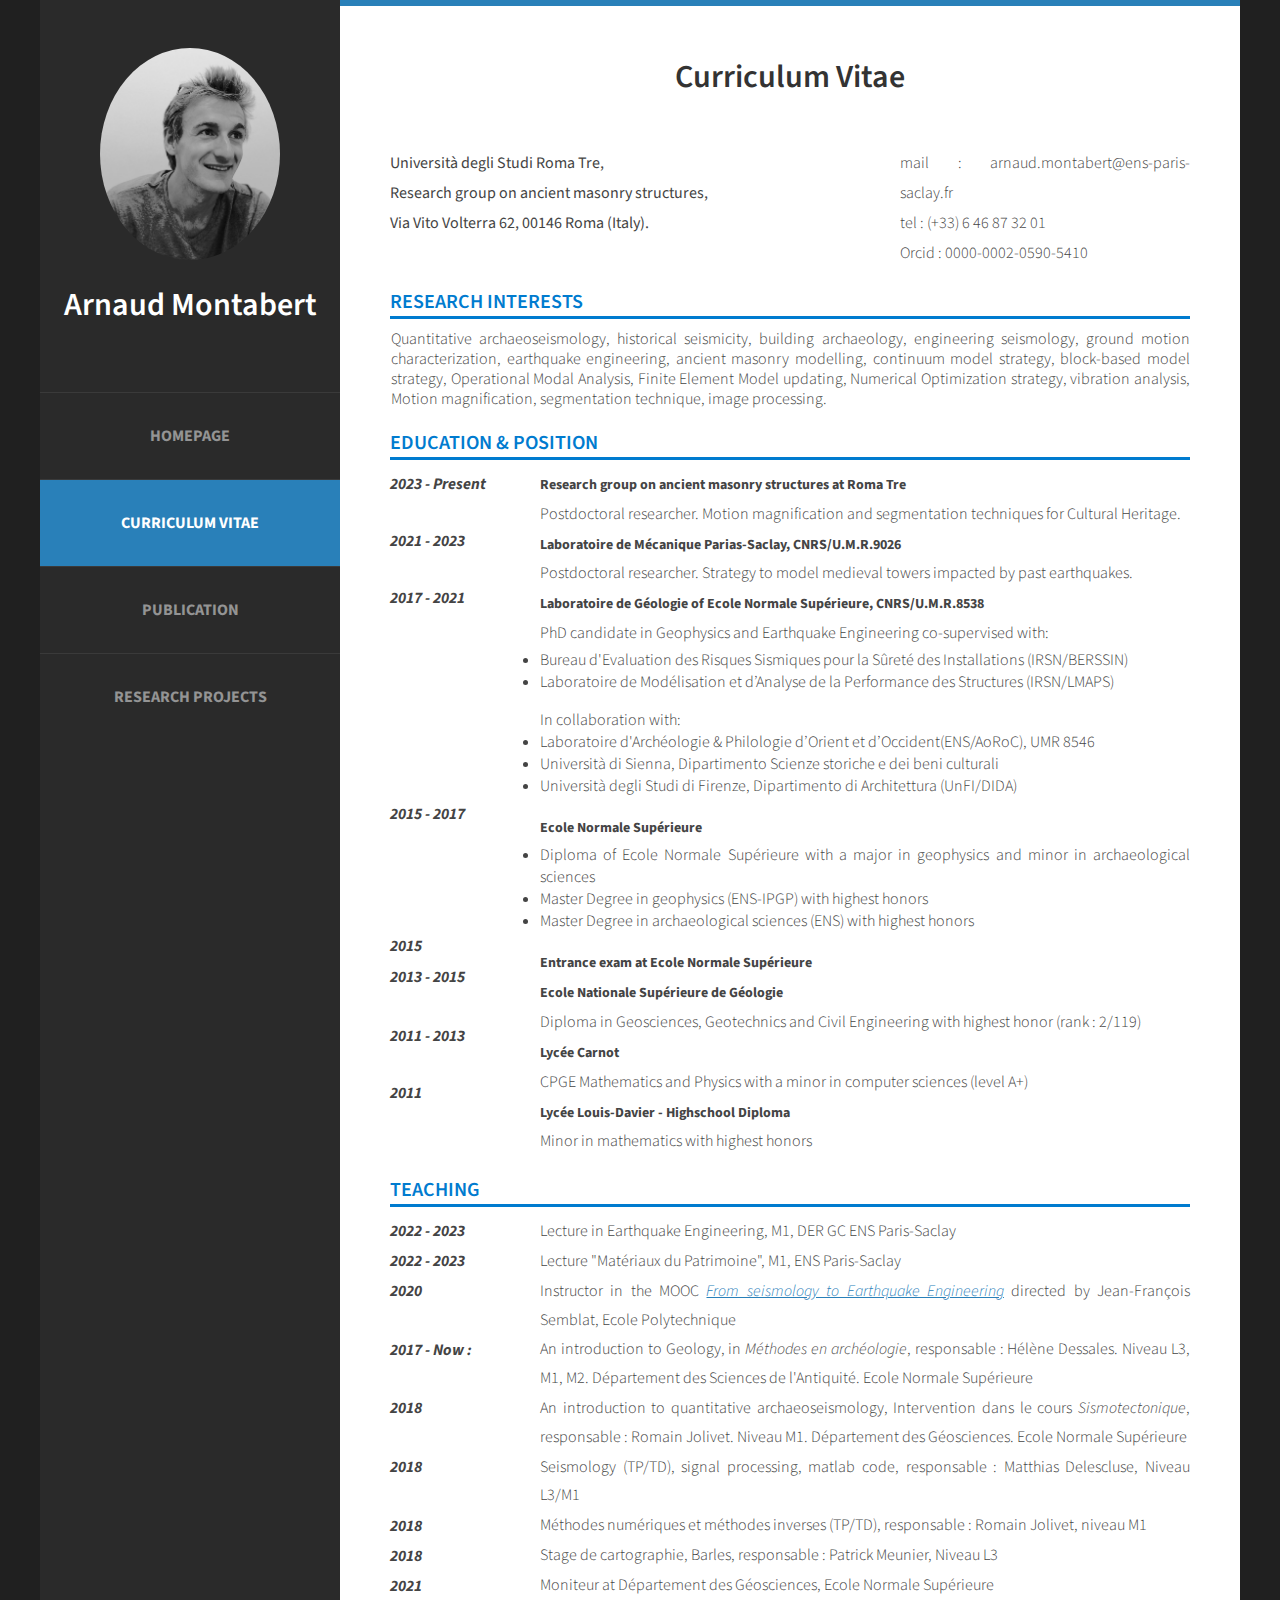
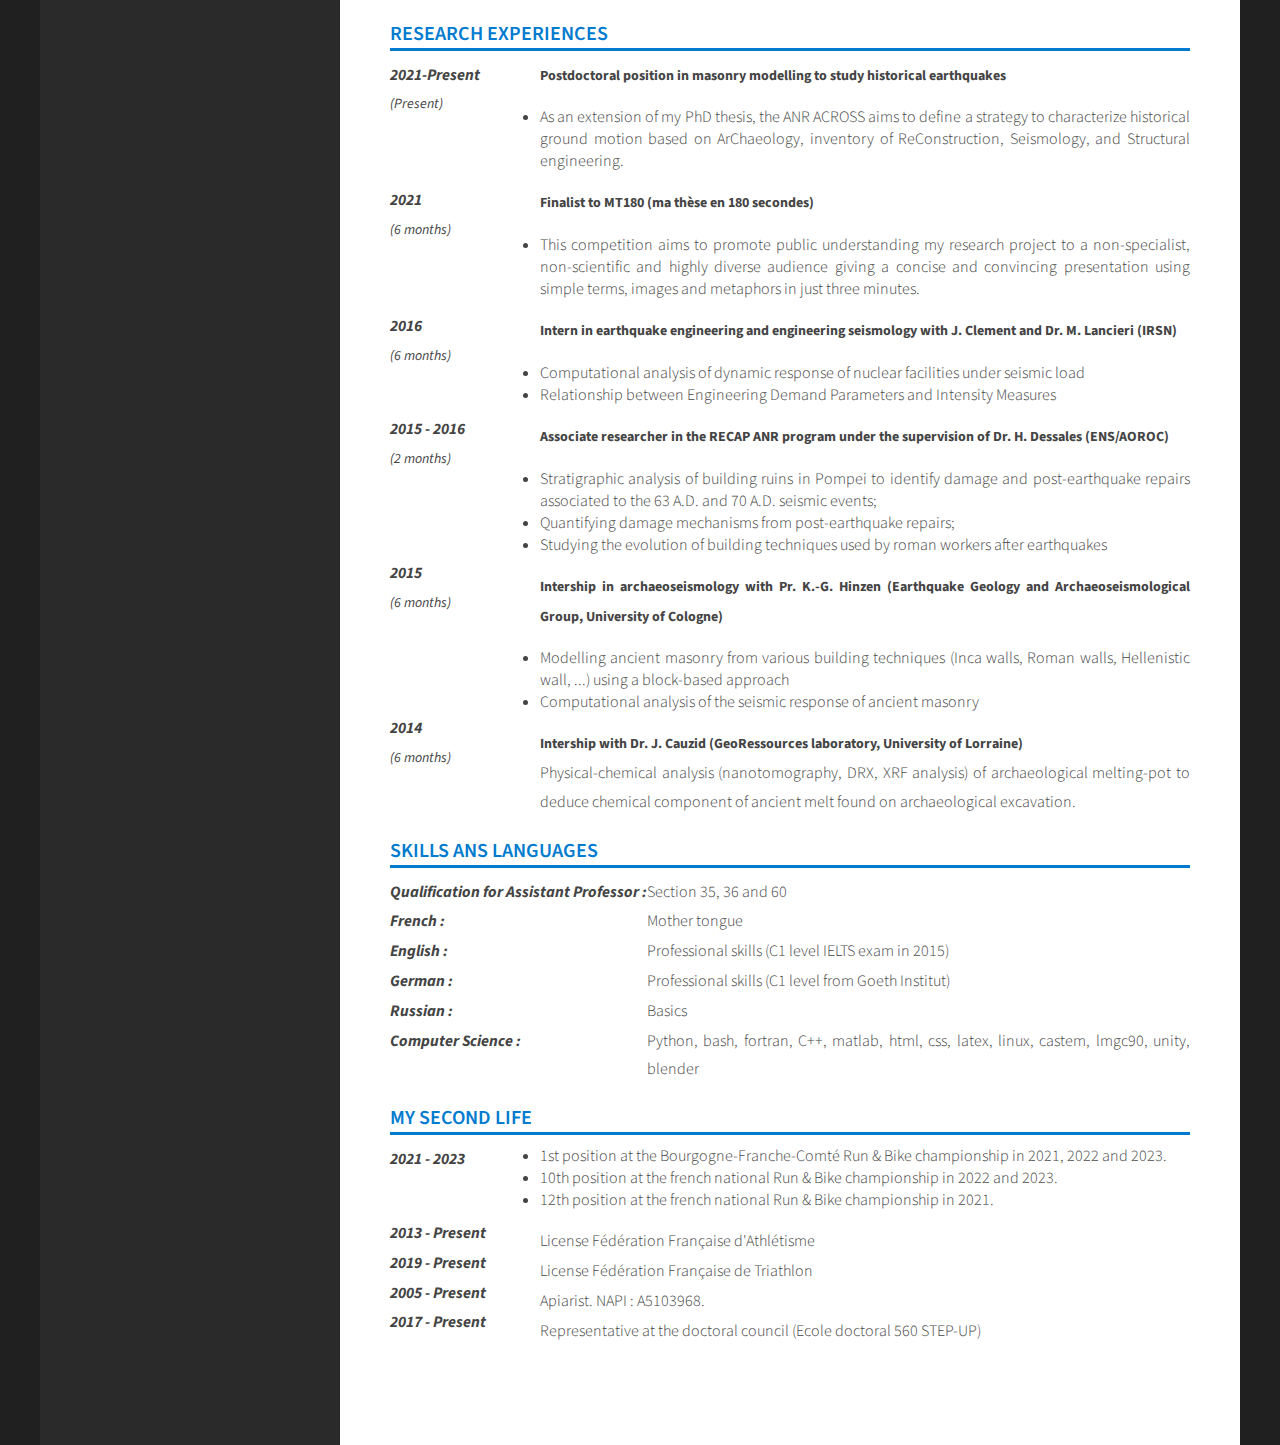
==== commit bdb1aa53: "Mise àjour du site perso depuis ma prise de position a Roma Tre. Ajout des papiers accepte et de la " ====
--- a/CV.html
+++ b/CV.html
@@ -48,10 +48,15 @@
 			</div>
 			<div class = "section">
 				<div class = sec-cl1>
-					<p class = "forma-six-line-ent-r">
+					<!--<p class = "forma-six-line-ent-r">
 						Laboratoire de Mécanique Paris-Saclay CNRS, U.M.R.9026,</br>
 						Université Paris-Saclay, CentraleSupélec, ENS Paris-Saclay,</br>
 						91190, Gif-sur-Yvette</br>
+					</p>-->
+					<p class = "forma-six-line-ent-r">
+					Università degli Studi Roma Tre,</br>
+					Research group on ancient masonry structures,</br>
+					Via Vito Volterra 62, 00146 Roma (Italy).</br>
 					</p>
 				</div>
 				<div class = sec-cl3>
@@ -66,14 +71,15 @@
 				<h2>Research interests</h2>
 				<div class = sec-pres>
 					<p  class = "forma-one-line-ent-r">
-					Quantitative archaeoseismology, historical seismicity, building archaeology, engineering seismology, ground motion characterization, earthquake engineering, ancient masonry modelling, continuum model strategy, block-based model strategy, Operational Modal Analysis, Finite Element Model updating, Numerical Optimization stragy, vibration analysis.
-					</p>
-				</div>
-			</div>
-			<div class = "section">
-				<h2>Education</h2>
-				<div class = sec-left>
-					<p class = "forma-two-line-ed-l"> 2021 - Present  </p>
+					Quantitative archaeoseismology, historical seismicity, building archaeology, engineering seismology, ground motion characterization, earthquake engineering, ancient masonry modelling, continuum model strategy, block-based model strategy, Operational Modal Analysis, Finite Element Model updating, Numerical Optimization strategy, vibration analysis, Motion magnification, segmentation technique, image processing.
+					</p>
+				</div>
+			</div>
+			<div class = "section">
+				<h2>Education & Position</h2>
+				<div class = sec-left>
+					<p class = "forma-two-line-ed-l"> 2023 - Present </p>
+					<p class = "forma-two-line-ed-l"> 2021 - 2023  </p>
 					<p class = "forma-nine-line-ed-l" >2017 - 2021 </p>
 					<p class = "forma-five-line-ed-l">2015 - 2017  </p>
 					<p class = "forma-one-line-ed-l"> 2015         </p>
@@ -84,10 +90,18 @@
 				<div class = sec-right>
 					<p class = "forma-one-line-ed-r"> 
 					<span class = "job_title">
+					Research group on ancient masonry structures at Roma Tre
+					</span></br>	
+					Postdoctoral researcher. Motion magnification and segmentation techniques for Cultural Heritage.
+					</p>
+
+					<p class = "forma-one-line-ed-r"> 
+					<span class = "job_title">
 					Laboratoire de  Mécanique Parias-Saclay, CNRS/U.M.R.9026
 					</span></br>	
-					Postdoctoral researcher
-					</p>
+					Postdoctoral researcher. Strategy to model medieval towers impacted by past earthquakes.
+					</p>
+
 					<p class = "forma-nine-line-ed-r"> 
 					<span class = "job_title">
 					Laboratoire de  Géologie of Ecole Normale Supérieure, CNRS/U.M.R.8538
@@ -122,7 +136,7 @@
 					</p>
 					<p class = "forma-two-line-ed-r"> 
 					<span class = "job_title">
-					Ecole Nationale Supérieure de Géologie - Ecole des Mines de Nancy
+					Ecole Nationale Supérieure de Géologie
 					</span></br>
 					Diploma in Geosciences, Geotechnics and Civil Engineering with highest honor (rank : 2/119)
 					</p>
@@ -149,7 +163,8 @@
 			<div class = "section">
 				<h2>Teaching</h2>
 				<div class = sec-left>
-					<p class = "forma-one-line-sp-l"> 2021 </p>
+					<p class = "forma-one-line-sp-l"> 2022 - 2023 </p>
+					<p class = "forma-one-line-sp-l"> 2022 - 2023 </p>
 					<p class = "forma-two-line-sp-l"> 2020 </p>
 					<p class = "forma-two-line-sp-l"> 2017 - Now : </p>
 					<p class = "forma-two-line-sp-l"> 2018  </p>
@@ -159,7 +174,8 @@
 					<p class = "forma-one-line-sp-l"> 2021 </p>
 				</div>
 				<div class = sec-right>
-					<p class = "forma-two-line-sp-r">Lecture in Earthquake Engineering, M1, DGC ENS Paris-Saclay</p>
+					<p class = "forma-two-line-sp-r">Lecture in Earthquake Engineering, M1, DER GC ENS Paris-Saclay</p>
+					<p class = "forma-two-line-sp-r">Lecture "Matériaux du Patrimoine", M1, ENS Paris-Saclay</p>
 					<p class = "forma-two-line-sp-r">Instructor in the MOOC <i><a href="https://fr.coursera.org/learn/seismology-to-earthquakes" target="_blank">From seismology to Earthquake Engineering</a></i> directed by Jean-François Semblat, Ecole Polytechnique </p>
 					<p class = "forma-two-line-sp-r">An introduction to Geology, in <i>Méthodes en archéologie</i>, responsable : Hélène Dessales. Niveau L3, M1, M2. Département des Sciences de l'Antiquité. Ecole Normale Supérieure</p>
 					<p class = "forma-two-line-sp-r">An introduction to quantitative archaeoseismology, Intervention dans le cours <i>Sismotectonique</i>, responsable : Romain Jolivet. Niveau M1. Département des Géosciences. Ecole Normale Supérieure</p>
@@ -250,8 +266,7 @@
 			<div class = "section">
 				<h2>My second life</h2>
 				<div class = sec-left>
-					<p class = "forma-three-line-sp-l">2022 - 2021 </p>
-					<p class = "forma-three-line-sp-l">2019 - 2020 </p>
+					<p class = "forma-three-line-exp-l">2021 - 2023 </p>
 					<p class = "forma-one-line-sp-l">2013 - Present</p>
 					<p class = "forma-one-line-sp-l">2019 - Present</p>
 					<p class = "forma-one-line-sp-l">2005 - Present</p>
@@ -260,17 +275,12 @@
 				<div class = sec-right>
 					<p class = "forma-three-line-sp-r">
 						<ul>
-							<li><strong>Regional champion</strong> in Run & Bike championship in Bourgogne-Franche-Comté.</li>
-							<li>10th position at the french national Run & Bike championship in Lille.</li>
-						</ul>
-					</p>
-					<p class = "forma-three-line-sp-r">
-						<ul>
-							<li><strong>Regional champion</strong> in Run & Bike championship in Bourgogne-Franche-Comté in Saint Omer. </li>
-							<li>12th position at the french national Run & Bike championship</li>
-						</ul>
-					</p>
-					<p class = "forma-one-line-sp-r">
+							<li>1st position at the Bourgogne-Franche-Comté Run & Bike championship in 2021, 2022 and 2023.</li>
+							<li>10th position at the french national Run & Bike championship in 2022 and 2023.</li>
+							<li>12th position at the french national Run & Bike championship in 2021.</li>
+						</ul>
+					</p>
+										<p class = "forma-one-line-sp-r">
 						License Fédération Française d'Athlétisme
 					</p>
 					<p class = "forma-one-line-sp-r">
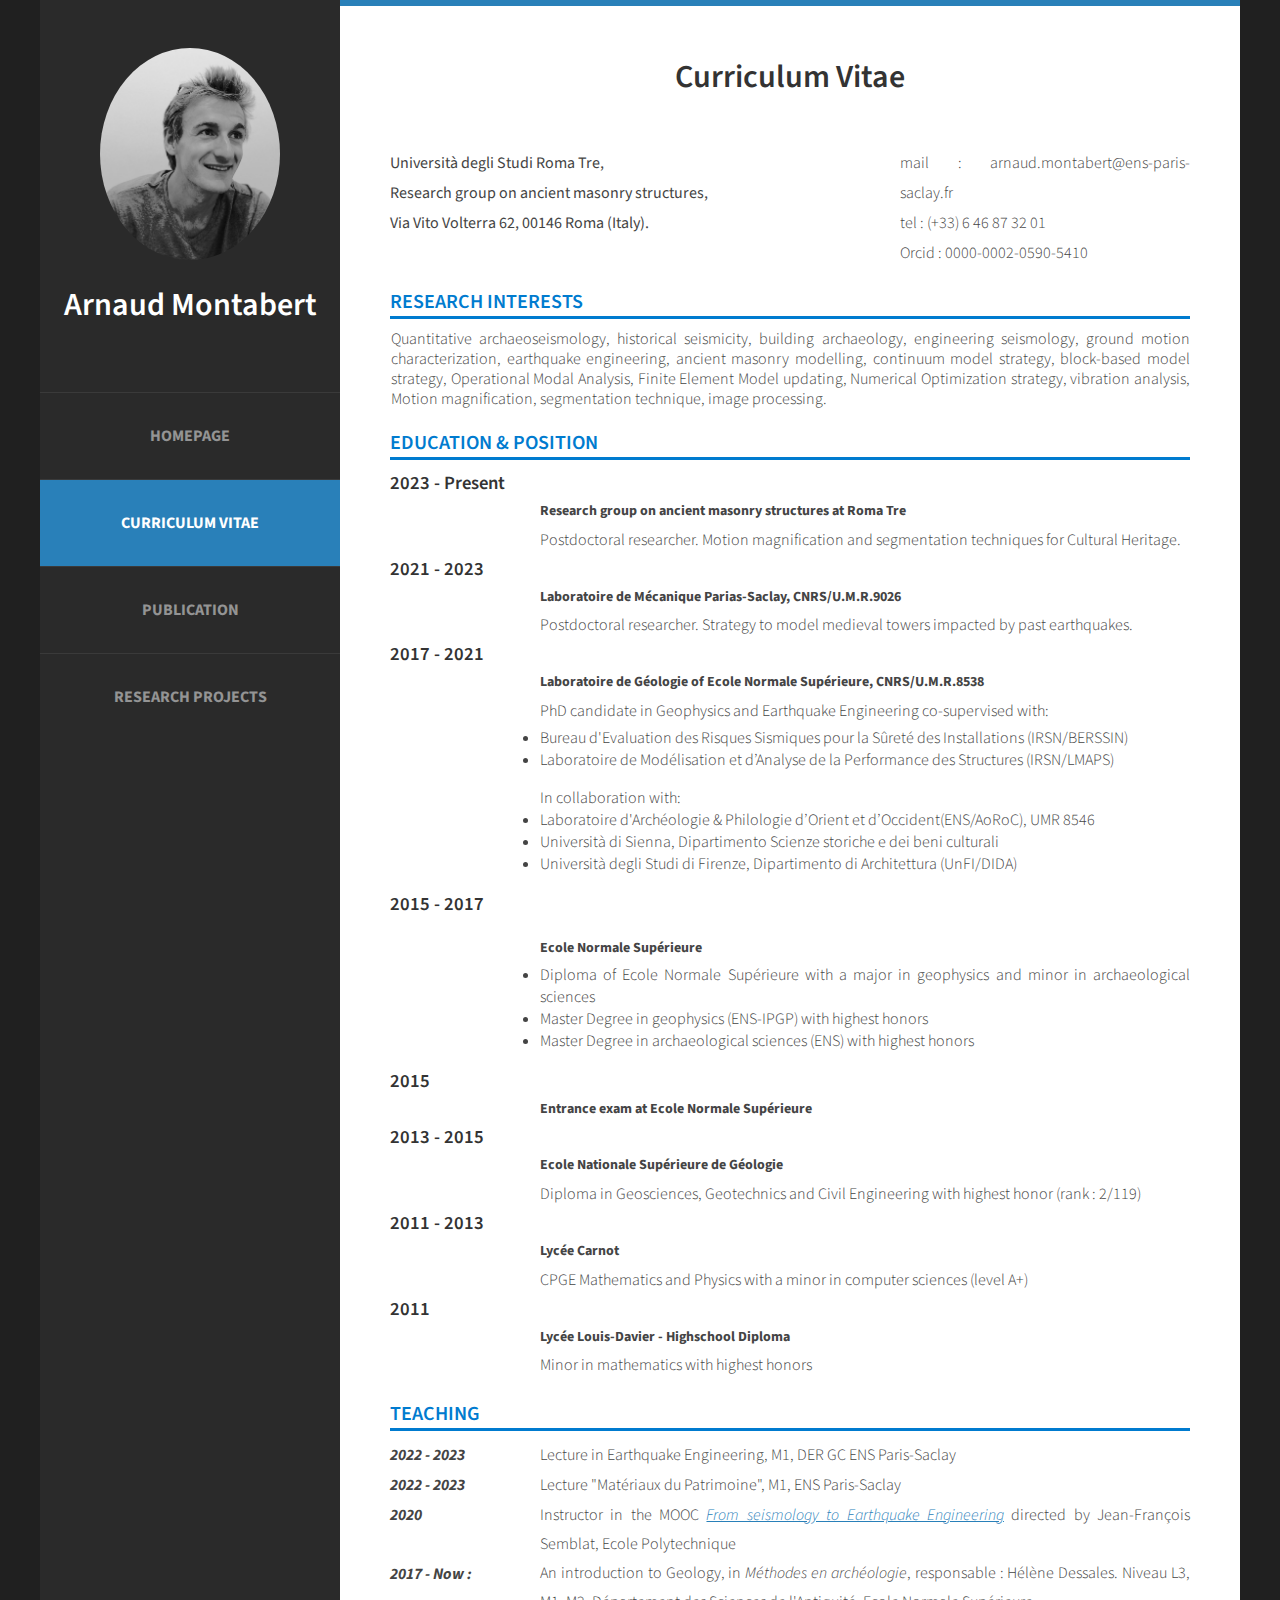
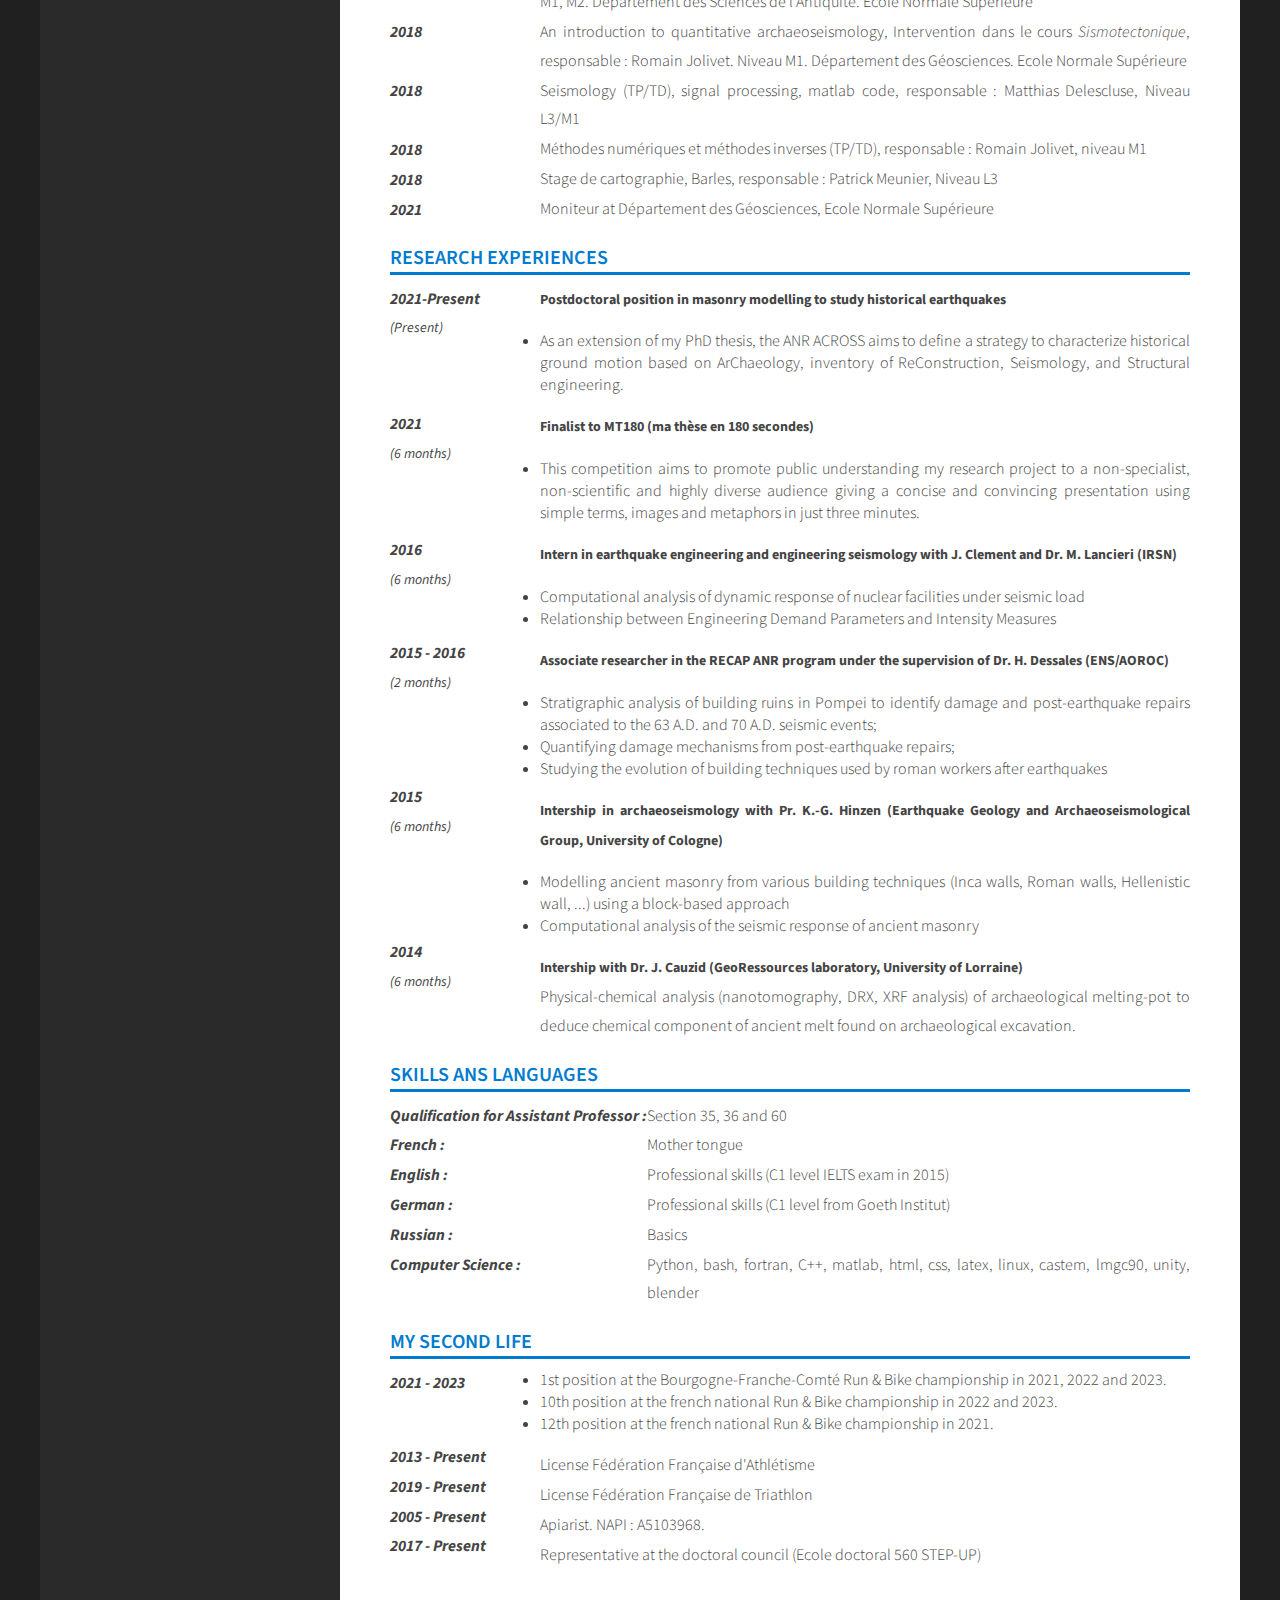
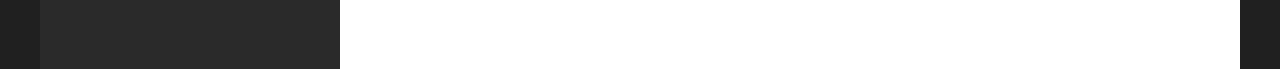
==== commit cc33da72: "I change tge way to display date for the CV. It looks better..." ====
--- a/CV.html
+++ b/CV.html
@@ -78,15 +78,9 @@
 			<div class = "section">
 				<h2>Education & Position</h2>
 				<div class = sec-left>
-					<p class = "forma-two-line-ed-l"> 2023 - Present </p>
-					<p class = "forma-two-line-ed-l"> 2021 - 2023  </p>
-					<p class = "forma-nine-line-ed-l" >2017 - 2021 </p>
-					<p class = "forma-five-line-ed-l">2015 - 2017  </p>
-					<p class = "forma-one-line-ed-l"> 2015         </p>
-					<p class = "forma-three-line-ed-l"> 2013 - 2015   </p>
-					<p class = "forma-two-line-ed-l"> 2011 - 2013   </p>
-					<p class = "forma-two-line-ed-l"> 2011          </p>
-				</div>
+
+				</div>
+				<h3>2023 - Present</h3>
 				<div class = sec-right>
 					<p class = "forma-one-line-ed-r"> 
 					<span class = "job_title">
@@ -94,7 +88,10 @@
 					</span></br>	
 					Postdoctoral researcher. Motion magnification and segmentation techniques for Cultural Heritage.
 					</p>
-
+				</div>
+
+				<h3>2021 - 2023</h3>
+				<div class = sec-right>
 					<p class = "forma-one-line-ed-r"> 
 					<span class = "job_title">
 					Laboratoire de  Mécanique Parias-Saclay, CNRS/U.M.R.9026
@@ -102,6 +99,10 @@
 					Postdoctoral researcher. Strategy to model medieval towers impacted by past earthquakes.
 					</p>
 
+				</div>
+
+				<h3>2017 - 2021</h3>
+				<div class = sec-right>
 					<p class = "forma-nine-line-ed-r"> 
 					<span class = "job_title">
 					Laboratoire de  Géologie of Ecole Normale Supérieure, CNRS/U.M.R.8538
@@ -118,6 +119,10 @@
 						<li>Università degli Studi di Firenze, Dipartimento di Architettura (UnFI/DIDA)</li>
 					</ul>
 
+				</div>
+
+				<h3>2015 - 2017</h3>
+				<div class = sec-right>
 
 					</p>
 					<p class = "forma-five-line-ed-r"> 
@@ -130,22 +135,42 @@
 						<li> Master Degree in archaeological sciences (ENS) with highest honors </li>
 					</ul>
 					</p>
+
+				</div>
+
+				<h3>2015</h3>
+				<div class = sec-right>
 					<p class = "forma-one-line-ed-r"> 
 					<span class = "job_title">
 					Entrance exam at Ecole Normale Supérieure
 					</p>
+
+
+				</div>
+
+				<h3>2013 - 2015</h3>
+				<div class = sec-right>
 					<p class = "forma-two-line-ed-r"> 
 					<span class = "job_title">
 					Ecole Nationale Supérieure de Géologie
 					</span></br>
 					Diploma in Geosciences, Geotechnics and Civil Engineering with highest honor (rank : 2/119)
 					</p>
+
+				</div>
+
+				<h3>2011 - 2013</h3>
+				<div class = sec-right>
 					<p class = "forma-two-line-ed-r"> 
 					<span class = "job_title">
 					Lycée Carnot
 					</span></br>
 					CPGE Mathematics and Physics with a minor in computer sciences (level A+)
 					</p>
+				</div>
+
+				<h3>2011</h3>
+				<div class = sec-right>
 					<p class = "forma-two-line-ed-r"> 
 					<span class = "job_title">
 					Lycée Louis-Davier - Highschool Diploma
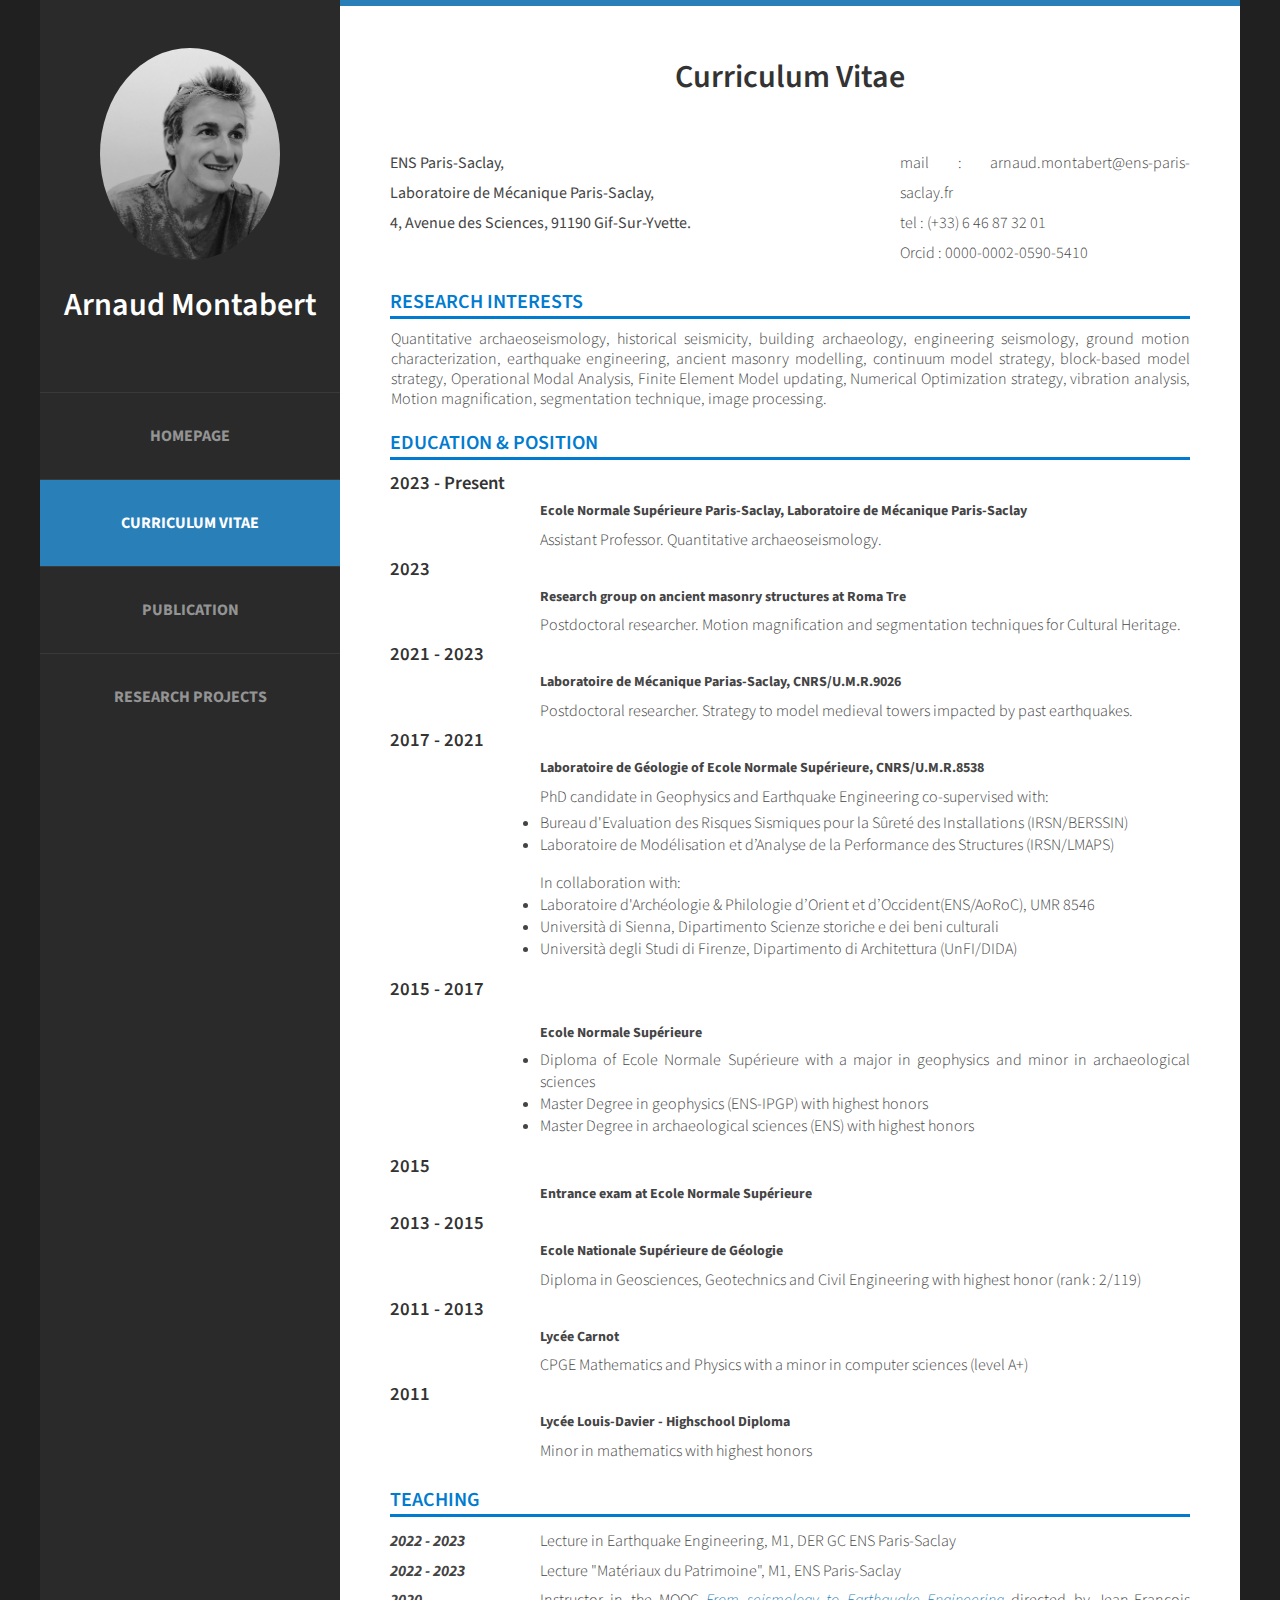
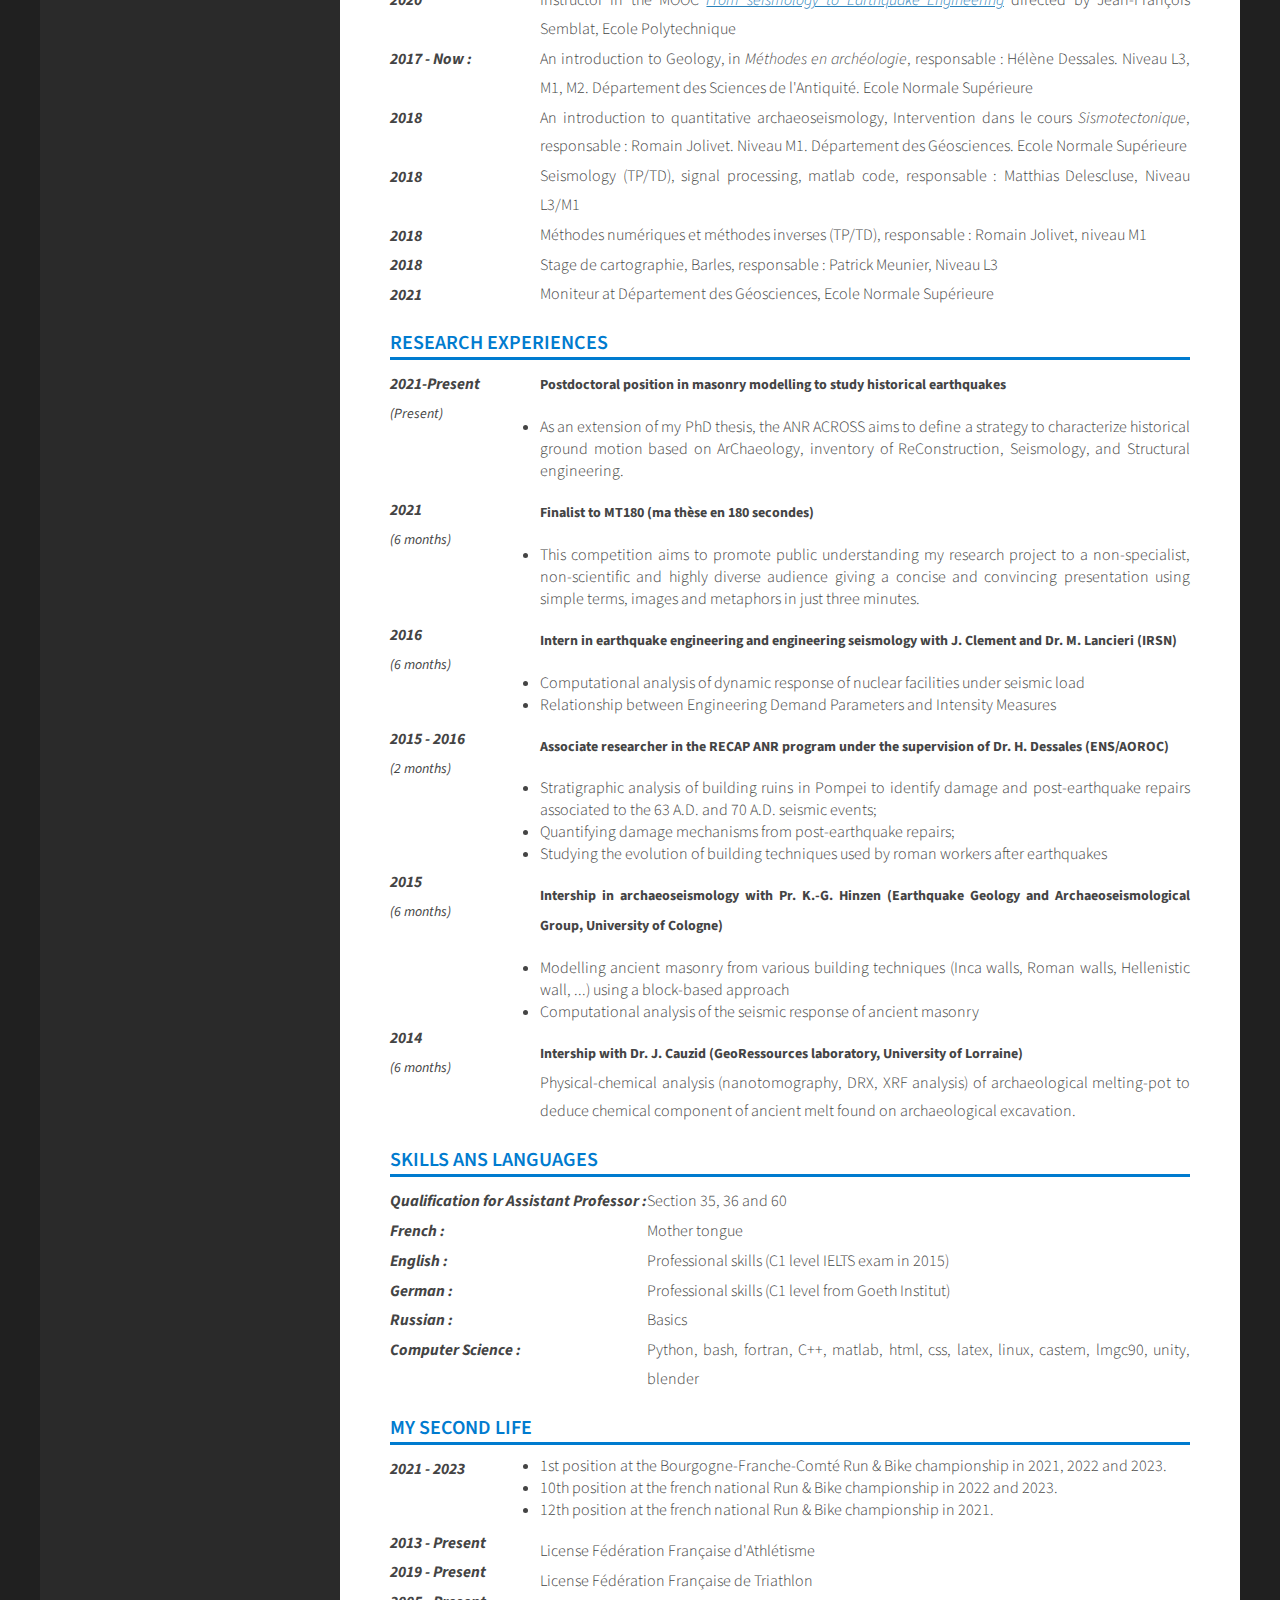
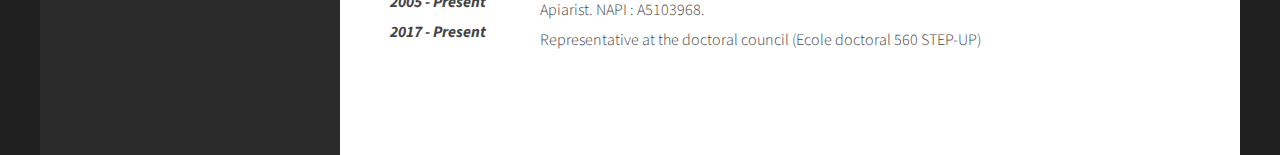
==== commit 2b4950c4: "Mise a jour du CV -> position as assistant professor" ====
--- a/CV.html
+++ b/CV.html
@@ -54,9 +54,9 @@
 						91190, Gif-sur-Yvette</br>
 					</p>-->
 					<p class = "forma-six-line-ent-r">
-					Università degli Studi Roma Tre,</br>
-					Research group on ancient masonry structures,</br>
-					Via Vito Volterra 62, 00146 Roma (Italy).</br>
+					ENS Paris-Saclay,</br>
+					Laboratoire de Mécanique Paris-Saclay,</br>
+					4, Avenue des Sciences, 91190 Gif-Sur-Yvette.</br>
 					</p>
 				</div>
 				<div class = sec-cl3>
@@ -81,6 +81,16 @@
 
 				</div>
 				<h3>2023 - Present</h3>
+				<div class = sec-right>
+					<p class = "forma-one-line-ed-r"> 
+					<span class = "job_title">
+					Ecole Normale Supérieure Paris-Saclay, Laboratoire de Mécanique Paris-Saclay
+					</span></br>	
+					Assistant Professor. Quantitative archaeoseismology.
+					</p>
+				</div>
+
+				<h3>2023</h3>
 				<div class = sec-right>
 					<p class = "forma-one-line-ed-r"> 
 					<span class = "job_title">
